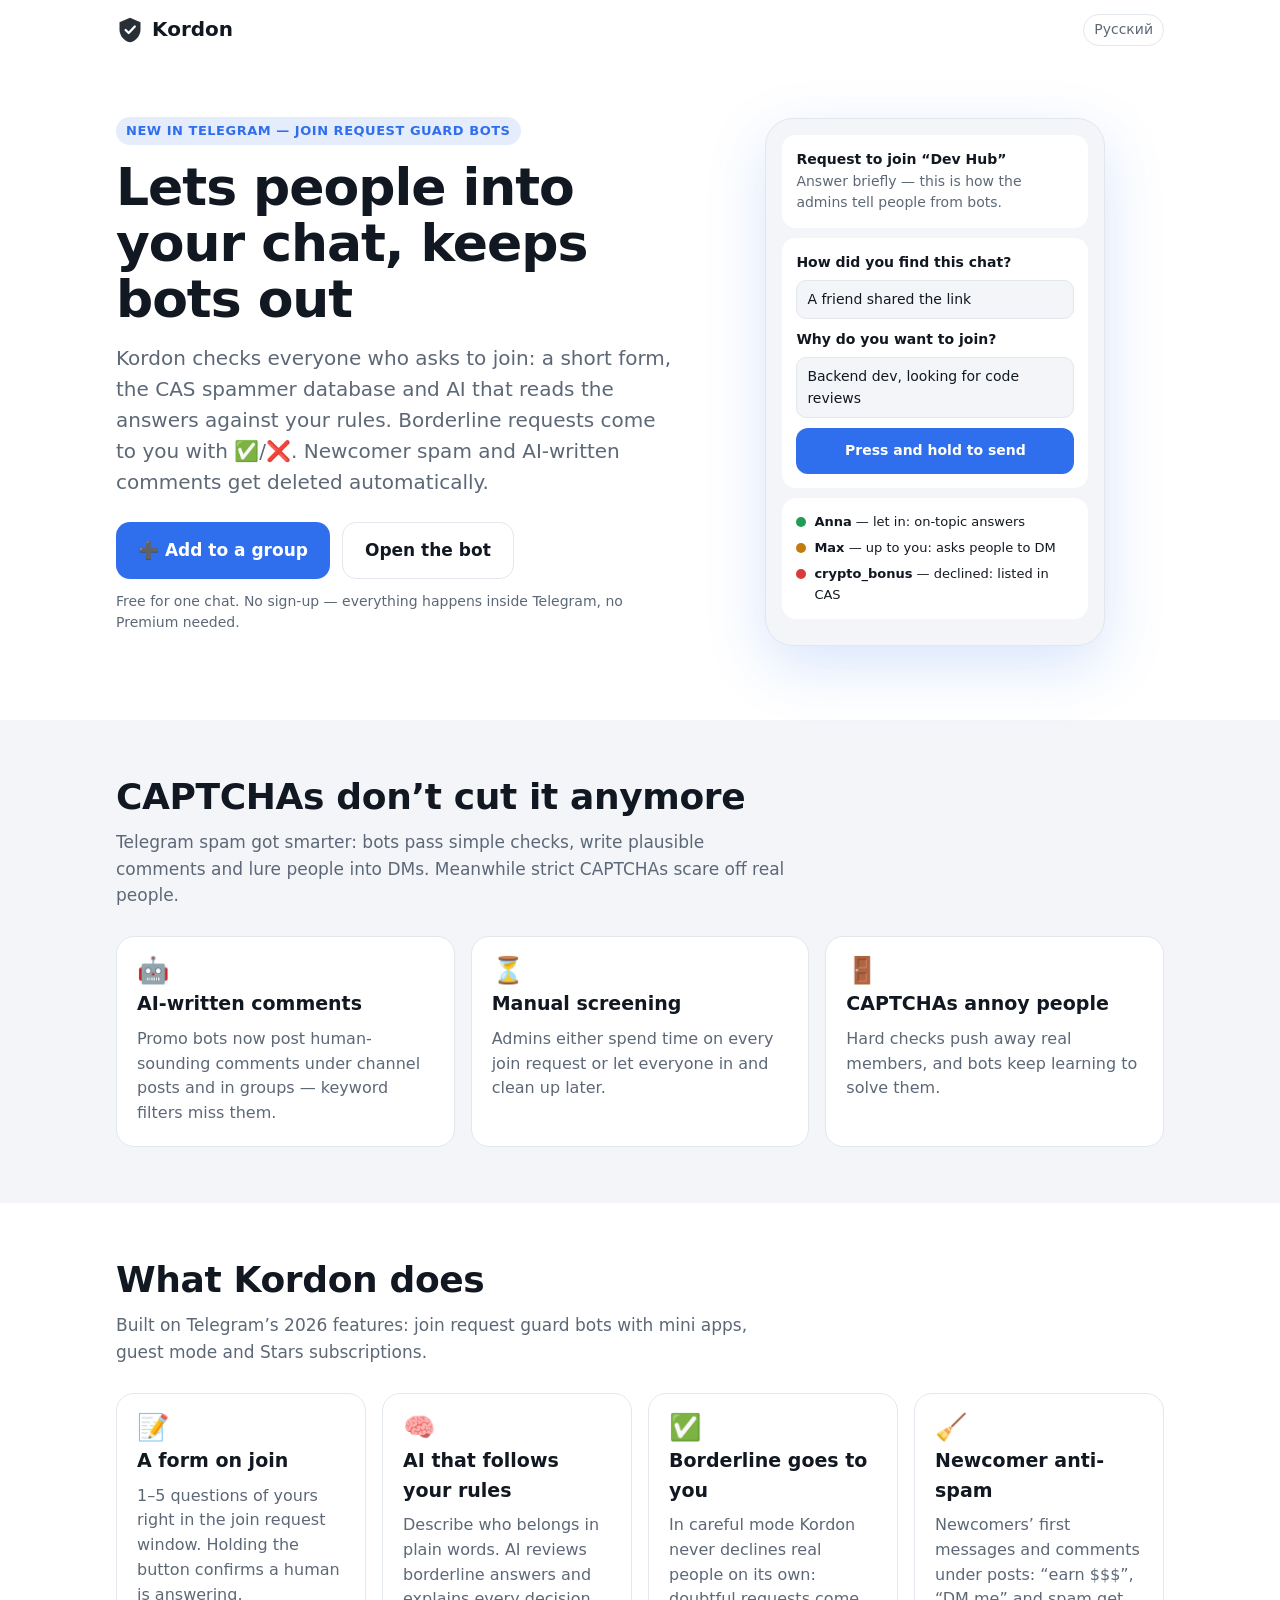
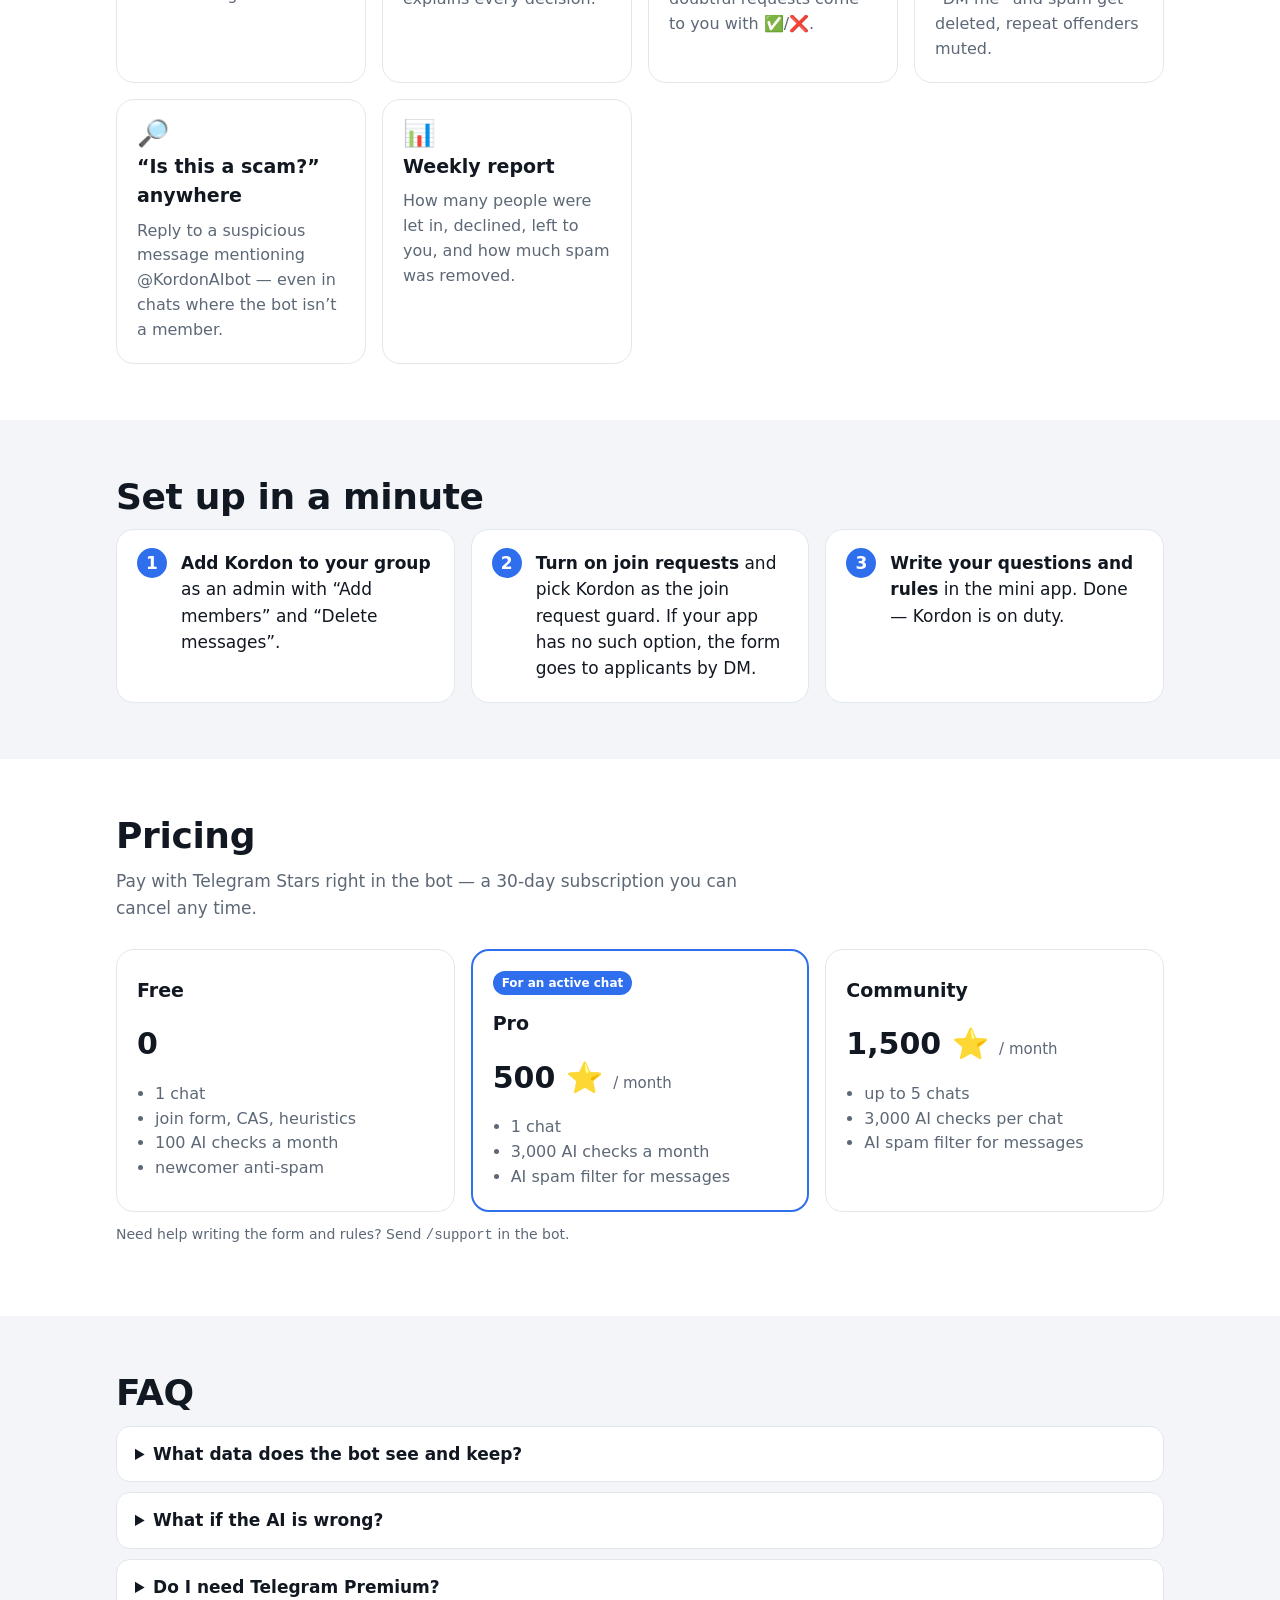
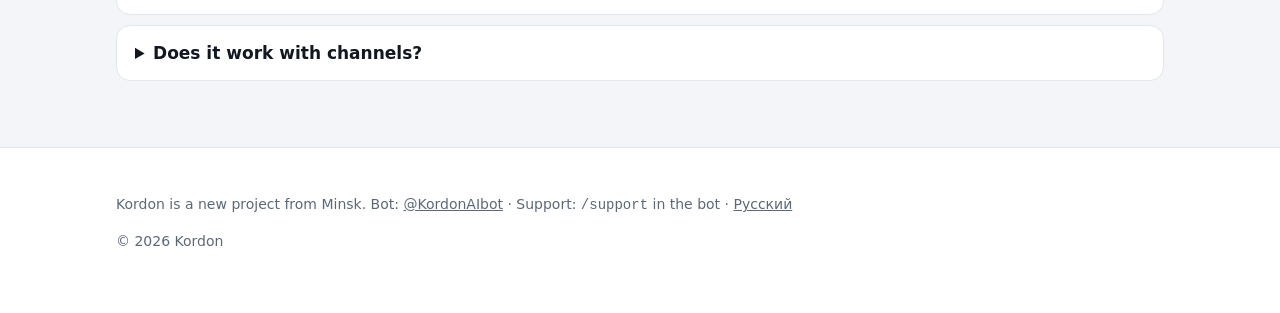
==== en/index.html @ aa1a2f5a "feat: Kordon landing page (RU/EN) Co-Authored-By: Claude Opus 5.5 <noreply@anthropic.com>" ====
<!doctype html>
<html lang="en">
<head>
<meta charset="utf-8">
<meta name="viewport" content="width=device-width, initial-scale=1">
<title>Kordon — AI guard for Telegram groups: lets people in, keeps bots out</title>
<meta name="description" content="Kordon screens join requests to Telegram groups and channels: a short form, the CAS spammer database and AI that follows your rules. Deletes newcomer spam and AI-written comments. Free for one chat.">
<link rel="canonical" href="https://yarik002.github.io/kordon/en/">
<link rel="alternate" hreflang="ru" href="https://yarik002.github.io/kordon/">
<link rel="alternate" hreflang="en" href="https://yarik002.github.io/kordon/en/">
<meta property="og:title" content="Kordon — lets people in, keeps bots out">
<meta property="og:description" content="AI guard for Telegram groups: a join form, AI that follows your rules, newcomer anti-spam.">
<meta property="og:type" content="website">
<meta property="og:url" content="https://yarik002.github.io/kordon/en/">
<link rel="icon" href="data:image/svg+xml,%3Csvg xmlns='http://www.w3.org/2000/svg' viewBox='0 0 32 32'%3E%3Cpath d='M16 2 4 7v8c0 7.5 5.1 13.4 12 15 6.9-1.6 12-7.5 12-15V7z' fill='%232f6fed'/%3E%3C/svg%3E">
<link rel="stylesheet" href="../style.css">
<script type="application/ld+json">
{"@context":"https://schema.org","@type":"SoftwareApplication","name":"Kordon","applicationCategory":"BusinessApplication","operatingSystem":"Telegram",
 "description":"AI guard for Telegram groups and channels: join request screening and anti-spam.","url":"https://t.me/KordonAIbot",
 "offers":[{"@type":"Offer","name":"Free","price":"0","priceCurrency":"USD"}]}
</script>
</head>
<body>
<div class="wrap">
  <header class="top">
    <a class="logo" href="./"><svg width="28" height="28" viewBox="0 0 32 32" aria-hidden="true"><path d="M16 2 4 7v8c0 7.5 5.1 13.4 12 15 6.9-1.6 12-7.5 12-15V7z" fill="currentColor" opacity=".9"/><path d="m11 16 3.5 3.5L21.5 12" stroke="#fff" stroke-width="2.6" fill="none" stroke-linecap="round" stroke-linejoin="round"/></svg>Kordon</a>
    <a class="lang" href="../" hreflang="ru" lang="ru">Русский</a>
  </header>

  <main>
    <div class="hero">
      <div>
        <span class="eyebrow">New in Telegram — join request guard bots</span>
        <h1>Lets people into your chat, keeps bots&nbsp;out</h1>
        <p class="lead">Kordon checks everyone who asks to join: a short form, the CAS spammer database and AI that reads the answers against your rules. Borderline requests come to you with ✅/❌. Newcomer spam and AI-written comments get deleted automatically.</p>
        <div class="cta">
          <a class="btn" href="https://t.me/KordonAIbot?startgroup=setup&amp;admin=invite_users+delete_messages+restrict_members">➕ Add to a group</a>
          <a class="btn ghost" href="https://t.me/KordonAIbot">Open the bot</a>
        </div>
        <p class="note">Free for one chat. No sign-up — everything happens inside Telegram, no Premium needed.</p>
      </div>
      <div class="phone" role="img" aria-label="Example: an applicant's form and Kordon's decisions">
        <div class="card"><b>Request to join “Dev Hub”</b><br><span style="color:var(--muted)">Answer briefly — this is how the admins tell people from bots.</span></div>
        <div class="card">
          <p class="q">How did you find this chat?</p><div class="a">A friend shared the link</div>
          <p class="q">Why do you want to join?</p><div class="a">Backend dev, looking for code reviews</div>
          <div class="hold">Press and hold to send</div>
        </div>
        <div class="card">
          <div class="verdict"><span class="dot" style="background:var(--ok)"></span><span><b>Anna</b> — let in: on-topic answers</span></div>
          <div class="verdict" style="margin-top:6px"><span class="dot" style="background:var(--warn)"></span><span><b>Max</b> — up to you: asks people to DM</span></div>
          <div class="verdict" style="margin-top:6px"><span class="dot" style="background:var(--bad)"></span><span><b>crypto_bonus</b> — declined: listed in CAS</span></div>
        </div>
      </div>
    </div>
  </main>
</div>

<section class="alt">
  <div class="wrap">
    <h2>CAPTCHAs don’t cut it anymore</h2>
    <p class="sub">Telegram spam got smarter: bots pass simple checks, write plausible comments and lure people into DMs. Meanwhile strict CAPTCHAs scare off real people.</p>
    <div class="grid">
      <div class="tile"><div class="ico">🤖</div><h3>AI-written comments</h3><p>Promo bots now post human-sounding comments under channel posts and in groups — keyword filters miss them.</p></div>
      <div class="tile"><div class="ico">⏳</div><h3>Manual screening</h3><p>Admins either spend time on every join request or let everyone in and clean up later.</p></div>
      <div class="tile"><div class="ico">🚪</div><h3>CAPTCHAs annoy people</h3><p>Hard checks push away real members, and bots keep learning to solve them.</p></div>
    </div>
  </div>
</section>

<section>
  <div class="wrap">
    <h2>What Kordon does</h2>
    <p class="sub">Built on Telegram’s 2026 features: join request guard bots with mini apps, guest mode and Stars subscriptions.</p>
    <div class="grid">
      <div class="tile"><div class="ico">📝</div><h3>A form on join</h3><p>1–5 questions of yours right in the join request window. Holding the button confirms a human is answering.</p></div>
      <div class="tile"><div class="ico">🧠</div><h3>AI that follows your rules</h3><p>Describe who belongs in plain words. AI reviews borderline answers and explains every decision.</p></div>
      <div class="tile"><div class="ico">✅</div><h3>Borderline goes to you</h3><p>In careful mode Kordon never declines real people on its own: doubtful requests come to you with ✅/❌.</p></div>
      <div class="tile"><div class="ico">🧹</div><h3>Newcomer anti-spam</h3><p>Newcomers’ first messages and comments under posts: “earn $$$”, “DM me” and spam get deleted, repeat offenders muted.</p></div>
      <div class="tile"><div class="ico">🔎</div><h3>“Is this a scam?” anywhere</h3><p>Reply to a suspicious message mentioning @KordonAIbot — even in chats where the bot isn’t a member.</p></div>
      <div class="tile"><div class="ico">📊</div><h3>Weekly report</h3><p>How many people were let in, declined, left to you, and how much spam was removed.</p></div>
    </div>
  </div>
</section>

<section class="alt">
  <div class="wrap">
    <h2>Set up in a minute</h2>
    <ol class="steps">
      <li><b>Add Kordon to your group</b> as an admin with “Add members” and “Delete messages”.</li>
      <li><b>Turn on join requests</b> and pick Kordon as the join request guard. If your app has no such option, the form goes to applicants by DM.</li>
      <li><b>Write your questions and rules</b> in the mini app. Done — Kordon is on duty.</li>
    </ol>
  </div>
</section>

<section>
  <div class="wrap">
    <h2>Pricing</h2>
    <p class="sub">Pay with Telegram Stars right in the bot — a 30-day subscription you can cancel any time.</p>
    <div class="grid">
      <div class="tile price"><h3>Free</h3><div class="amount">0</div><ul><li>1 chat</li><li>join form, CAS, heuristics</li><li>100 AI checks a month</li><li>newcomer anti-spam</li></ul></div>
      <div class="tile price hot"><span class="tag">For an active chat</span><h3>Pro</h3><div class="amount">500 ⭐ <small>/ month</small></div><ul><li>1 chat</li><li>3,000 AI checks a month</li><li>AI spam filter for messages</li></ul></div>
      <div class="tile price"><h3>Community</h3><div class="amount">1,500 ⭐ <small>/ month</small></div><ul><li>up to 5 chats</li><li>3,000 AI checks per chat</li><li>AI spam filter for messages</li></ul></div>
    </div>
    <p class="note">Need help writing the form and rules? Send <code>/support</code> in the bot.</p>
  </div>
</section>

<section class="alt">
  <div class="wrap">
    <h2>FAQ</h2>
    <details><summary>What data does the bot see and keep?</summary><p>Only join requests and messages in chats where it is an admin. Form answers are visible to the chat’s admins and are deleted after 30 days. To review borderline cases, the text is sent to an AI provider (Google Gemini or OpenRouter). We don’t sell data or collect conversations in bulk.</p></details>
    <details><summary>What if the AI is wrong?</summary><p>In careful mode (the default) AI never declines people on its own: you decide borderline requests. Every decision comes with a reason.</p></details>
    <details><summary>Do I need Telegram Premium?</summary><p>No — neither you nor your members.</p></details>
    <details><summary>Does it work with channels?</summary><p>Yes. For a private channel with join requests — the join form. For comments — add Kordon as an admin to the channel’s discussion group.</p></details>
  </div>
</section>

<footer>
  <div class="wrap">
    <p>Kordon is a new project from Minsk. Bot: <a href="https://t.me/KordonAIbot">@KordonAIbot</a> · Support: <code>/support</code> in the bot · <a href="../" hreflang="ru">Русский</a></p>
    <p>© 2026 Kordon</p>
  </div>
</footer>
</body>
</html>
---- style.css ----
:root {
  color-scheme: light dark;
  --bg: #ffffff; --bg2: #f3f5f9; --text: #121821; --muted: #5d6877; --line: #e2e7ee;
  --accent: #2f6fed; --accent-2: #1d4fc4; --on-accent: #fff; --ok: #1f9d55; --warn: #c27c0e; --bad: #d93a3a;
  --radius: 18px; --max: 1080px;
}
@media (prefers-color-scheme: dark) {
  :root { --bg: #0e141b; --bg2: #151d27; --text: #eef2f7; --muted: #9aa7b6; --line: #253140; --accent: #5b8ff5; --accent-2: #7aa6ff; }
}
* { box-sizing: border-box; }
html { -webkit-text-size-adjust: 100%; scroll-behavior: smooth; }
body { margin: 0; background: var(--bg); color: var(--text); font: 17px/1.55 system-ui, -apple-system, "Segoe UI", Roboto, sans-serif; overflow-wrap: anywhere; }
a { color: var(--accent); }
.wrap { max-width: var(--max); margin: 0 auto; padding: 0 16px; }
header.top { display: flex; align-items: center; justify-content: space-between; gap: 12px; padding: 14px 0; }
.logo { display: flex; align-items: center; gap: 8px; font-weight: 800; font-size: 20px; color: var(--text); text-decoration: none; }
.logo svg { flex: none; }
.lang { font-size: 14px; color: var(--muted); text-decoration: none; border: 1px solid var(--line); padding: 4px 10px; border-radius: 99px; }
.hero { display: grid; gap: 32px; align-items: center; padding: 32px 0 48px; }
@media (min-width: 860px) { .hero { grid-template-columns: 1.1fr .9fr; padding: 56px 0 72px; } }
.eyebrow { display: inline-block; font-size: 13px; font-weight: 700; letter-spacing: .04em; text-transform: uppercase; color: var(--accent); background: color-mix(in srgb, var(--accent) 12%, transparent); padding: 4px 10px; border-radius: 99px; }
h1 { font-size: clamp(32px, 6vw, 52px); line-height: 1.08; margin: 14px 0 16px; letter-spacing: -.02em; }
.lead { font-size: clamp(17px, 2.2vw, 20px); color: var(--muted); margin: 0 0 24px; max-width: 34em; }
.cta { display: flex; flex-wrap: wrap; gap: 12px; }
.btn { display: inline-flex; align-items: center; justify-content: center; gap: 8px; padding: 14px 22px; border-radius: 14px; font-weight: 700; text-decoration: none; background: var(--accent); color: var(--on-accent); }
.btn:hover { background: var(--accent-2); }
.btn.ghost { background: transparent; color: var(--text); border: 1px solid var(--line); }
.note { font-size: 14px; color: var(--muted); margin-top: 12px; }
/* макет анкеты */
.phone { justify-self: center; width: min(340px, 100%); background: var(--bg2); border: 1px solid var(--line); border-radius: 28px; padding: 16px; box-shadow: 0 20px 60px color-mix(in srgb, var(--accent) 18%, transparent); }
.phone .card { background: var(--bg); border-radius: 14px; padding: 14px; margin-bottom: 10px; font-size: 14px; }
.phone .q { font-weight: 700; margin: 0 0 6px; }
.phone .a { background: var(--bg2); border: 1px solid var(--line); border-radius: 10px; padding: 8px 10px; color: var(--text); margin-bottom: 10px; }
.phone .hold { background: var(--accent); color: var(--on-accent); text-align: center; font-weight: 700; padding: 12px; border-radius: 12px; font-size: 14px; }
.phone .verdict { display: flex; gap: 8px; align-items: flex-start; font-size: 13px; }
.dot { width: 10px; height: 10px; border-radius: 50%; margin-top: 5px; flex: none; }
section { padding: 56px 0; }
section.alt { background: var(--bg2); }
h2 { font-size: clamp(26px, 4vw, 36px); line-height: 1.15; margin: 0 0 12px; letter-spacing: -.01em; }
.sub { color: var(--muted); margin: 0 0 28px; max-width: 40em; }
.grid { display: grid; gap: 16px; grid-template-columns: repeat(auto-fit, minmax(min(100%, 240px), 1fr)); }
.tile { background: var(--bg); border: 1px solid var(--line); border-radius: var(--radius); padding: 20px; }
section.alt .tile { background: var(--bg); }
.tile h3 { margin: 6px 0 8px; font-size: 19px; }
.tile p { margin: 0; color: var(--muted); font-size: 16px; }
.ico { font-size: 26px; line-height: 1; }
.steps { counter-reset: s; display: grid; gap: 16px; grid-template-columns: repeat(auto-fit, minmax(min(100%, 260px), 1fr)); }
.steps li { list-style: none; background: var(--bg); border: 1px solid var(--line); border-radius: var(--radius); padding: 20px 20px 20px 64px; position: relative; }
.steps li::before { counter-increment: s; content: counter(s); position: absolute; left: 20px; top: 18px; width: 30px; height: 30px; border-radius: 50%; background: var(--accent); color: var(--on-accent); display: grid; place-items: center; font-weight: 800; }
.steps { padding: 0; margin: 0; }
.price { display: flex; flex-direction: column; gap: 8px; }
.price .amount { font-size: 30px; font-weight: 800; }
.price .amount small { font-size: 15px; color: var(--muted); font-weight: 500; }
.price ul { margin: 6px 0 0; padding-left: 18px; color: var(--muted); font-size: 16px; }
.price.hot { border: 2px solid var(--accent); }
.tag { align-self: flex-start; font-size: 12px; font-weight: 800; color: var(--on-accent); background: var(--accent); padding: 3px 9px; border-radius: 99px; }
details { background: var(--bg); border: 1px solid var(--line); border-radius: 14px; padding: 14px 18px; margin-bottom: 10px; }
summary { cursor: pointer; font-weight: 700; }
details p { color: var(--muted); margin: 10px 0 0; }
footer { padding: 32px 0 48px; color: var(--muted); font-size: 14px; border-top: 1px solid var(--line); }
footer a { color: var(--muted); }
:focus-visible { outline: 3px solid var(--accent); outline-offset: 3px; border-radius: 6px; }
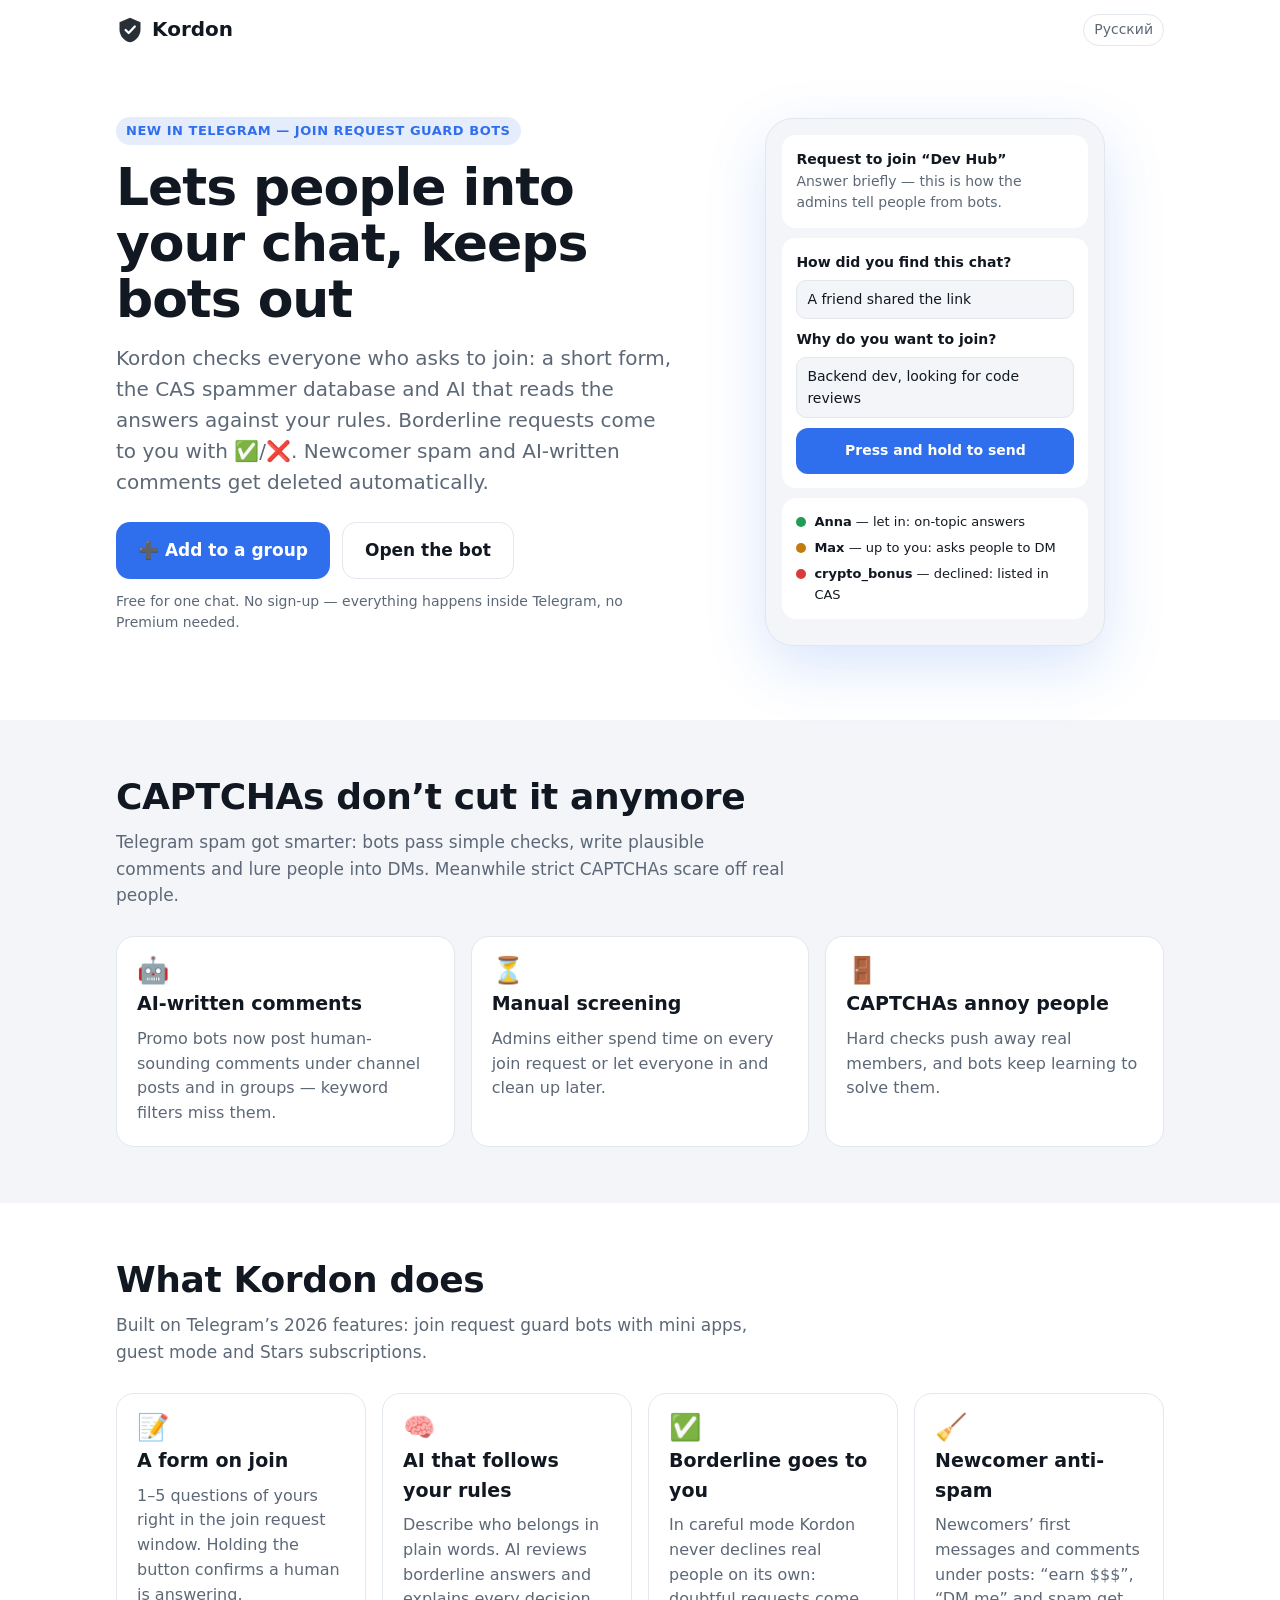
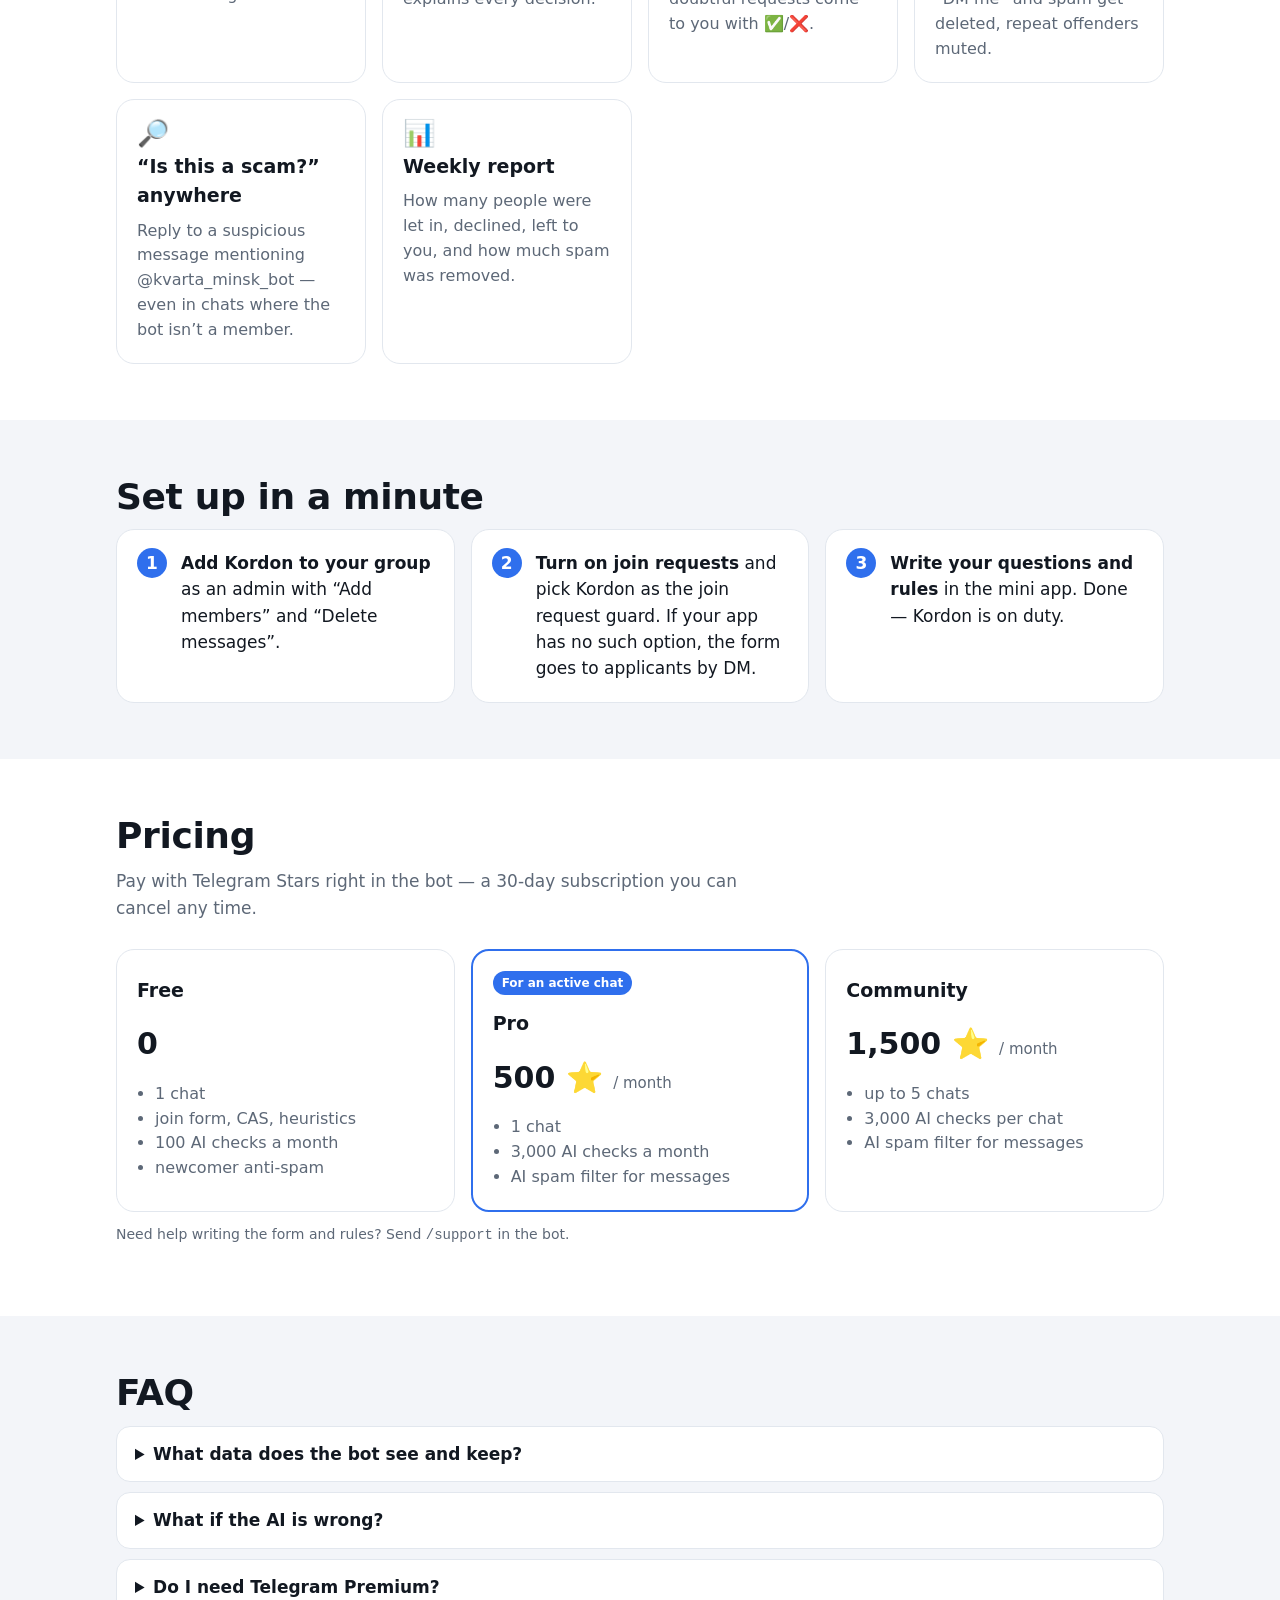
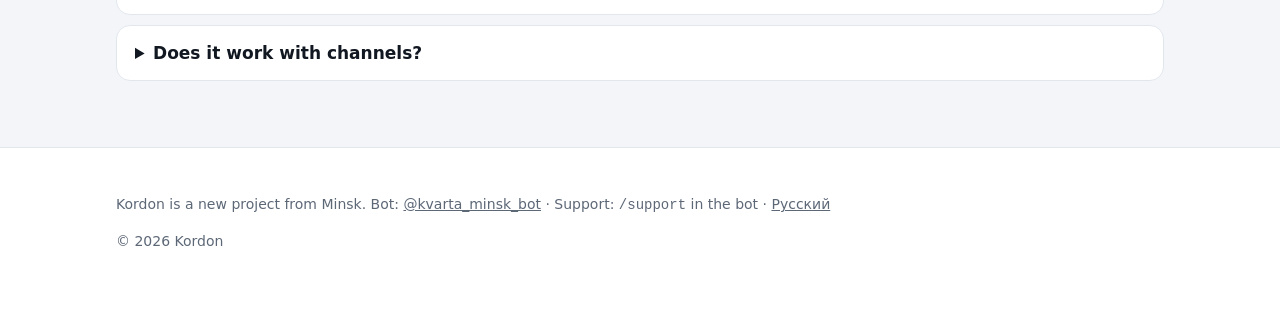
==== commit d502e6fd: "chore: bot username kvarta_minsk_bot Co-Authored-By: Claude Opus 5.5 <noreply@anthropic.com>" ====
--- a/en/index.html
+++ b/en/index.html
@@ -16,7 +16,7 @@
 <link rel="stylesheet" href="../style.css">
 <script type="application/ld+json">
 {"@context":"https://schema.org","@type":"SoftwareApplication","name":"Kordon","applicationCategory":"BusinessApplication","operatingSystem":"Telegram",
- "description":"AI guard for Telegram groups and channels: join request screening and anti-spam.","url":"https://t.me/KordonAIbot",
+ "description":"AI guard for Telegram groups and channels: join request screening and anti-spam.","url":"https://t.me/kvarta_minsk_bot",
  "offers":[{"@type":"Offer","name":"Free","price":"0","priceCurrency":"USD"}]}
 </script>
 </head>
@@ -34,8 +34,8 @@
         <h1>Lets people into your chat, keeps bots&nbsp;out</h1>
         <p class="lead">Kordon checks everyone who asks to join: a short form, the CAS spammer database and AI that reads the answers against your rules. Borderline requests come to you with ✅/❌. Newcomer spam and AI-written comments get deleted automatically.</p>
         <div class="cta">
-          <a class="btn" href="https://t.me/KordonAIbot?startgroup=setup&amp;admin=invite_users+delete_messages+restrict_members">➕ Add to a group</a>
-          <a class="btn ghost" href="https://t.me/KordonAIbot">Open the bot</a>
+          <a class="btn" href="https://t.me/kvarta_minsk_bot?startgroup=setup&amp;admin=invite_users+delete_messages+restrict_members">➕ Add to a group</a>
+          <a class="btn ghost" href="https://t.me/kvarta_minsk_bot">Open the bot</a>
         </div>
         <p class="note">Free for one chat. No sign-up — everything happens inside Telegram, no Premium needed.</p>
       </div>
@@ -77,7 +77,7 @@
       <div class="tile"><div class="ico">🧠</div><h3>AI that follows your rules</h3><p>Describe who belongs in plain words. AI reviews borderline answers and explains every decision.</p></div>
       <div class="tile"><div class="ico">✅</div><h3>Borderline goes to you</h3><p>In careful mode Kordon never declines real people on its own: doubtful requests come to you with ✅/❌.</p></div>
       <div class="tile"><div class="ico">🧹</div><h3>Newcomer anti-spam</h3><p>Newcomers’ first messages and comments under posts: “earn $$$”, “DM me” and spam get deleted, repeat offenders muted.</p></div>
-      <div class="tile"><div class="ico">🔎</div><h3>“Is this a scam?” anywhere</h3><p>Reply to a suspicious message mentioning @KordonAIbot — even in chats where the bot isn’t a member.</p></div>
+      <div class="tile"><div class="ico">🔎</div><h3>“Is this a scam?” anywhere</h3><p>Reply to a suspicious message mentioning @kvarta_minsk_bot — even in chats where the bot isn’t a member.</p></div>
       <div class="tile"><div class="ico">📊</div><h3>Weekly report</h3><p>How many people were let in, declined, left to you, and how much spam was removed.</p></div>
     </div>
   </div>
@@ -119,7 +119,7 @@
 
 <footer>
   <div class="wrap">
-    <p>Kordon is a new project from Minsk. Bot: <a href="https://t.me/KordonAIbot">@KordonAIbot</a> · Support: <code>/support</code> in the bot · <a href="../" hreflang="ru">Русский</a></p>
+    <p>Kordon is a new project from Minsk. Bot: <a href="https://t.me/kvarta_minsk_bot">@kvarta_minsk_bot</a> · Support: <code>/support</code> in the bot · <a href="../" hreflang="ru">Русский</a></p>
     <p>© 2026 Kordon</p>
   </div>
 </footer>
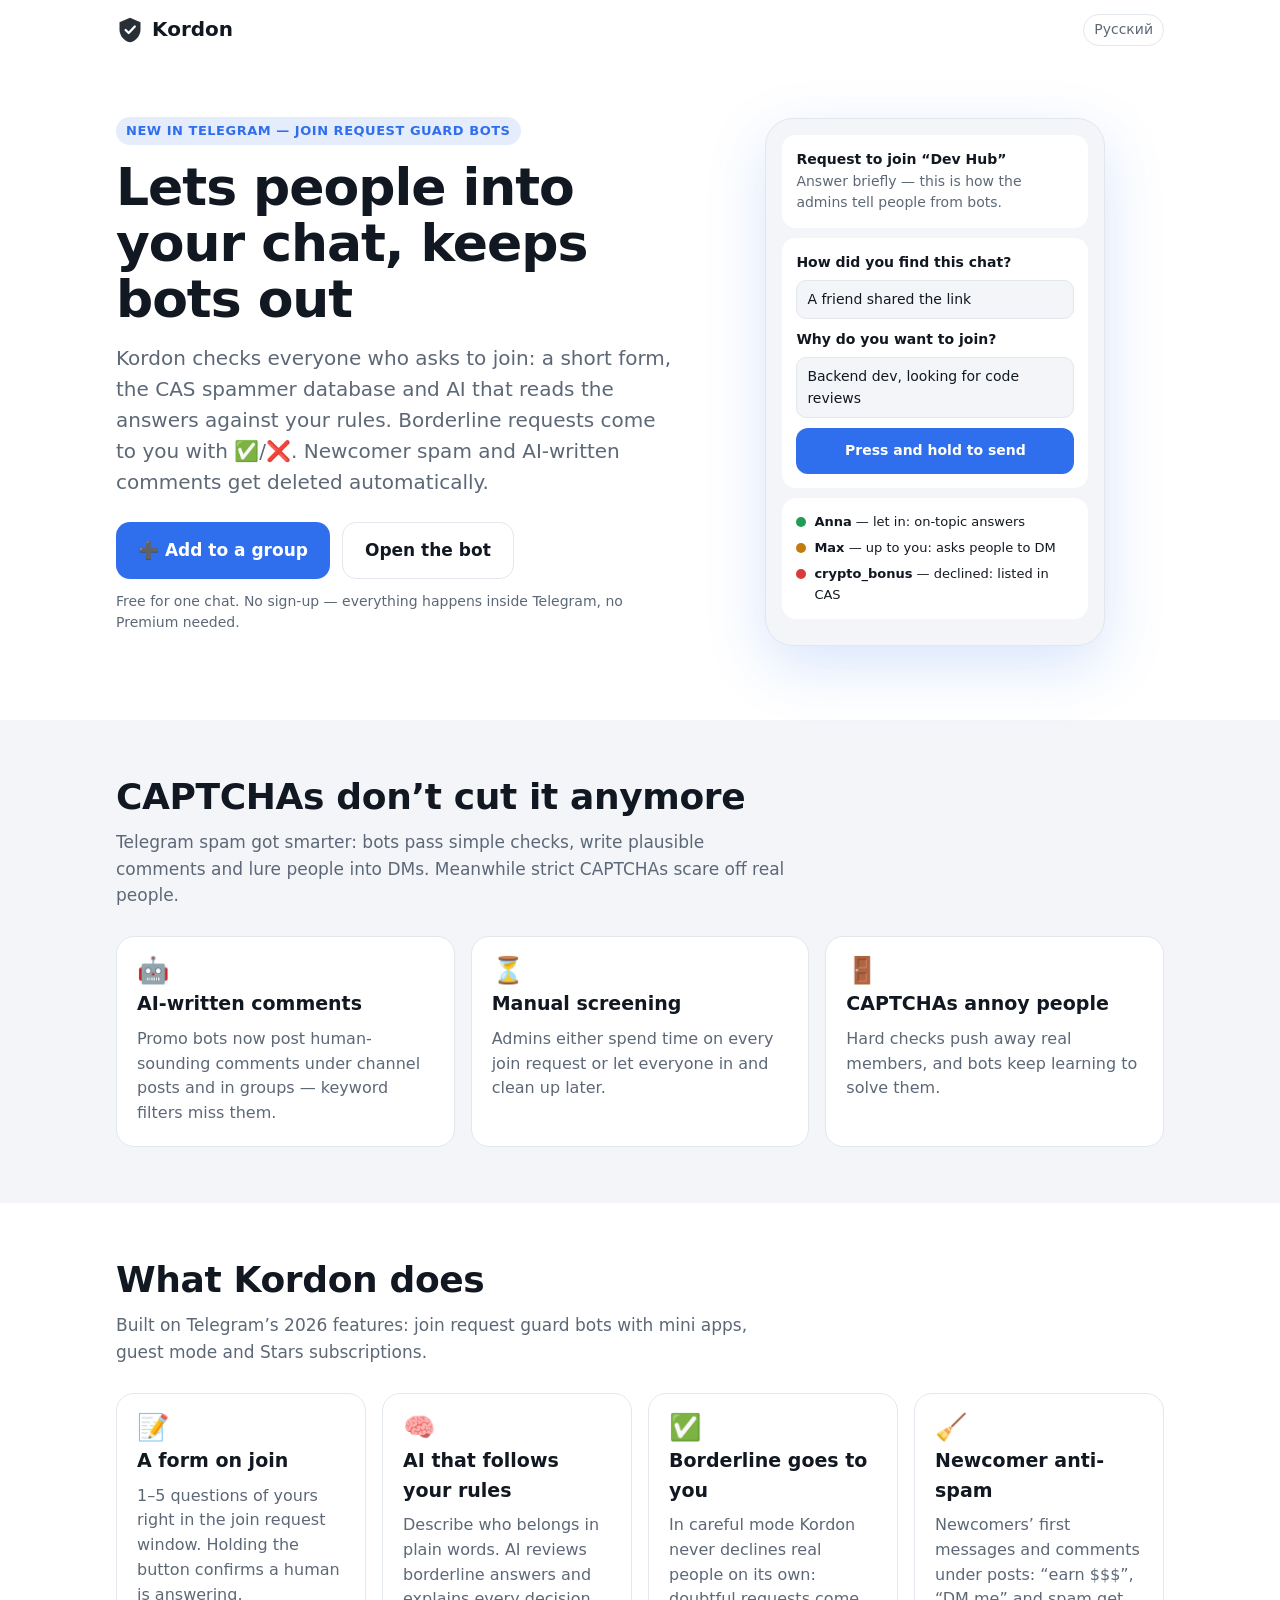
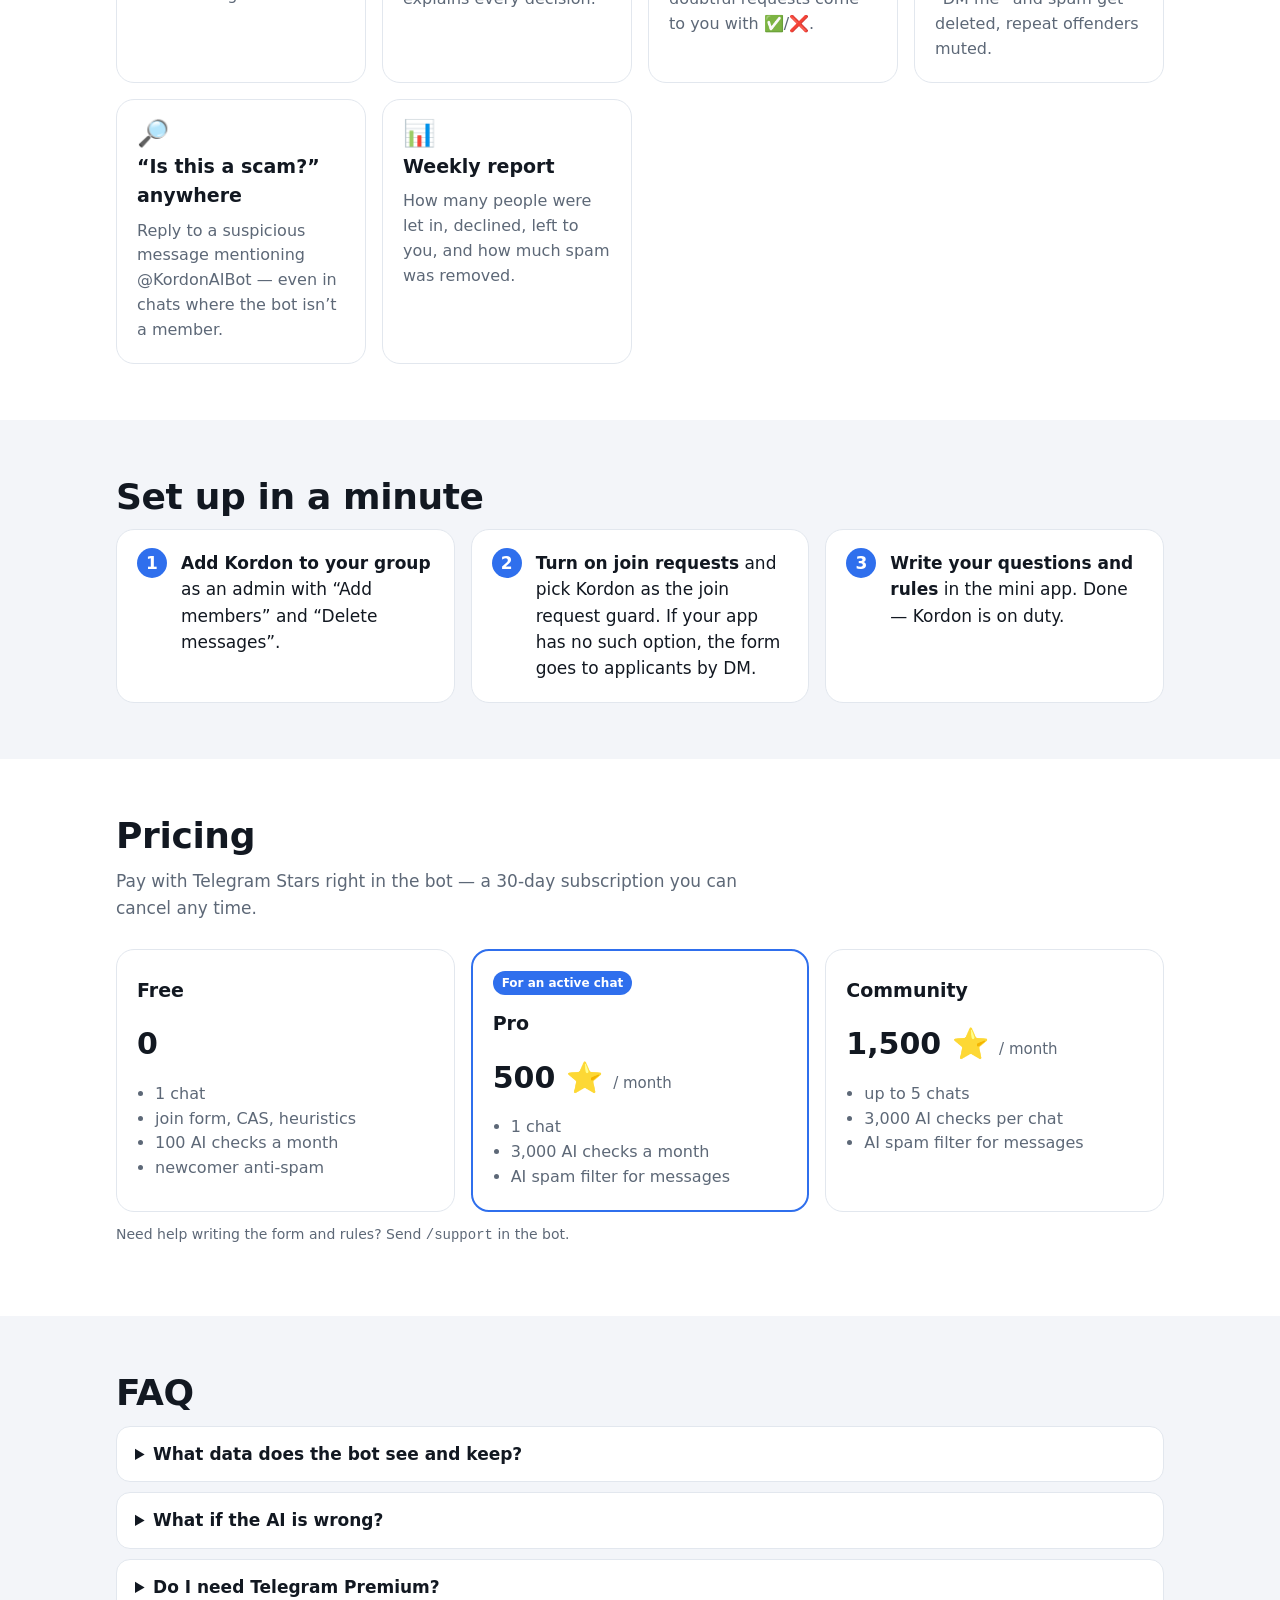
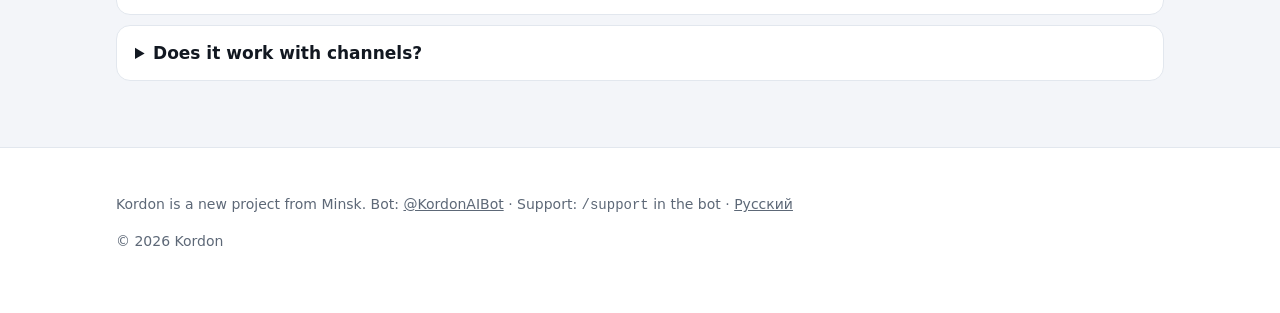
==== commit e990b75c: "chore: bot username KordonAIBot Co-Authored-By: Claude Opus 5.5 <noreply@anthropic.com>" ====
--- a/en/index.html
+++ b/en/index.html
@@ -16,7 +16,7 @@
 <link rel="stylesheet" href="../style.css">
 <script type="application/ld+json">
 {"@context":"https://schema.org","@type":"SoftwareApplication","name":"Kordon","applicationCategory":"BusinessApplication","operatingSystem":"Telegram",
- "description":"AI guard for Telegram groups and channels: join request screening and anti-spam.","url":"https://t.me/kvarta_minsk_bot",
+ "description":"AI guard for Telegram groups and channels: join request screening and anti-spam.","url":"https://t.me/KordonAIBot",
  "offers":[{"@type":"Offer","name":"Free","price":"0","priceCurrency":"USD"}]}
 </script>
 </head>
@@ -34,8 +34,8 @@
         <h1>Lets people into your chat, keeps bots&nbsp;out</h1>
         <p class="lead">Kordon checks everyone who asks to join: a short form, the CAS spammer database and AI that reads the answers against your rules. Borderline requests come to you with ✅/❌. Newcomer spam and AI-written comments get deleted automatically.</p>
         <div class="cta">
-          <a class="btn" href="https://t.me/kvarta_minsk_bot?startgroup=setup&amp;admin=invite_users+delete_messages+restrict_members">➕ Add to a group</a>
-          <a class="btn ghost" href="https://t.me/kvarta_minsk_bot">Open the bot</a>
+          <a class="btn" href="https://t.me/KordonAIBot?startgroup=setup&amp;admin=invite_users+delete_messages+restrict_members">➕ Add to a group</a>
+          <a class="btn ghost" href="https://t.me/KordonAIBot">Open the bot</a>
         </div>
         <p class="note">Free for one chat. No sign-up — everything happens inside Telegram, no Premium needed.</p>
       </div>
@@ -77,7 +77,7 @@
       <div class="tile"><div class="ico">🧠</div><h3>AI that follows your rules</h3><p>Describe who belongs in plain words. AI reviews borderline answers and explains every decision.</p></div>
       <div class="tile"><div class="ico">✅</div><h3>Borderline goes to you</h3><p>In careful mode Kordon never declines real people on its own: doubtful requests come to you with ✅/❌.</p></div>
       <div class="tile"><div class="ico">🧹</div><h3>Newcomer anti-spam</h3><p>Newcomers’ first messages and comments under posts: “earn $$$”, “DM me” and spam get deleted, repeat offenders muted.</p></div>
-      <div class="tile"><div class="ico">🔎</div><h3>“Is this a scam?” anywhere</h3><p>Reply to a suspicious message mentioning @kvarta_minsk_bot — even in chats where the bot isn’t a member.</p></div>
+      <div class="tile"><div class="ico">🔎</div><h3>“Is this a scam?” anywhere</h3><p>Reply to a suspicious message mentioning @KordonAIBot — even in chats where the bot isn’t a member.</p></div>
       <div class="tile"><div class="ico">📊</div><h3>Weekly report</h3><p>How many people were let in, declined, left to you, and how much spam was removed.</p></div>
     </div>
   </div>
@@ -119,7 +119,7 @@
 
 <footer>
   <div class="wrap">
-    <p>Kordon is a new project from Minsk. Bot: <a href="https://t.me/kvarta_minsk_bot">@kvarta_minsk_bot</a> · Support: <code>/support</code> in the bot · <a href="../" hreflang="ru">Русский</a></p>
+    <p>Kordon is a new project from Minsk. Bot: <a href="https://t.me/KordonAIBot">@KordonAIBot</a> · Support: <code>/support</code> in the bot · <a href="../" hreflang="ru">Русский</a></p>
     <p>© 2026 Kordon</p>
   </div>
 </footer>
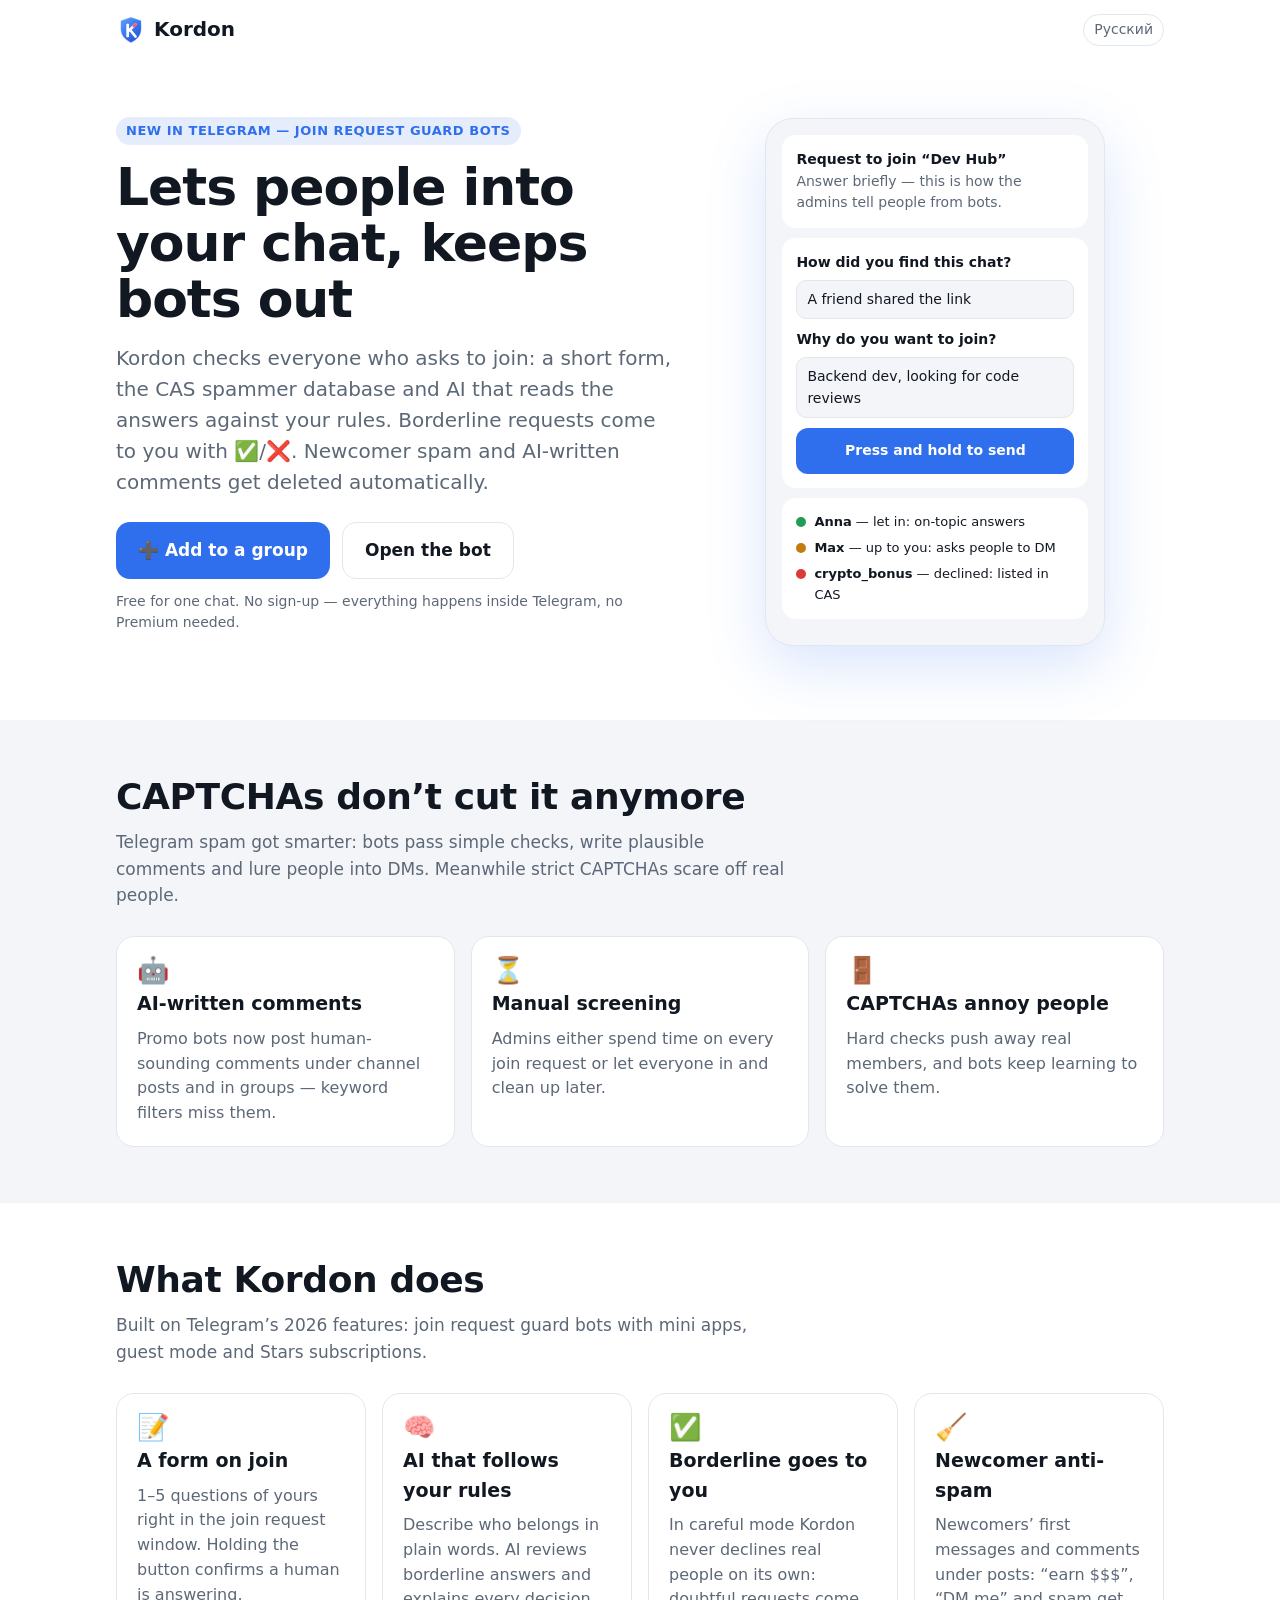
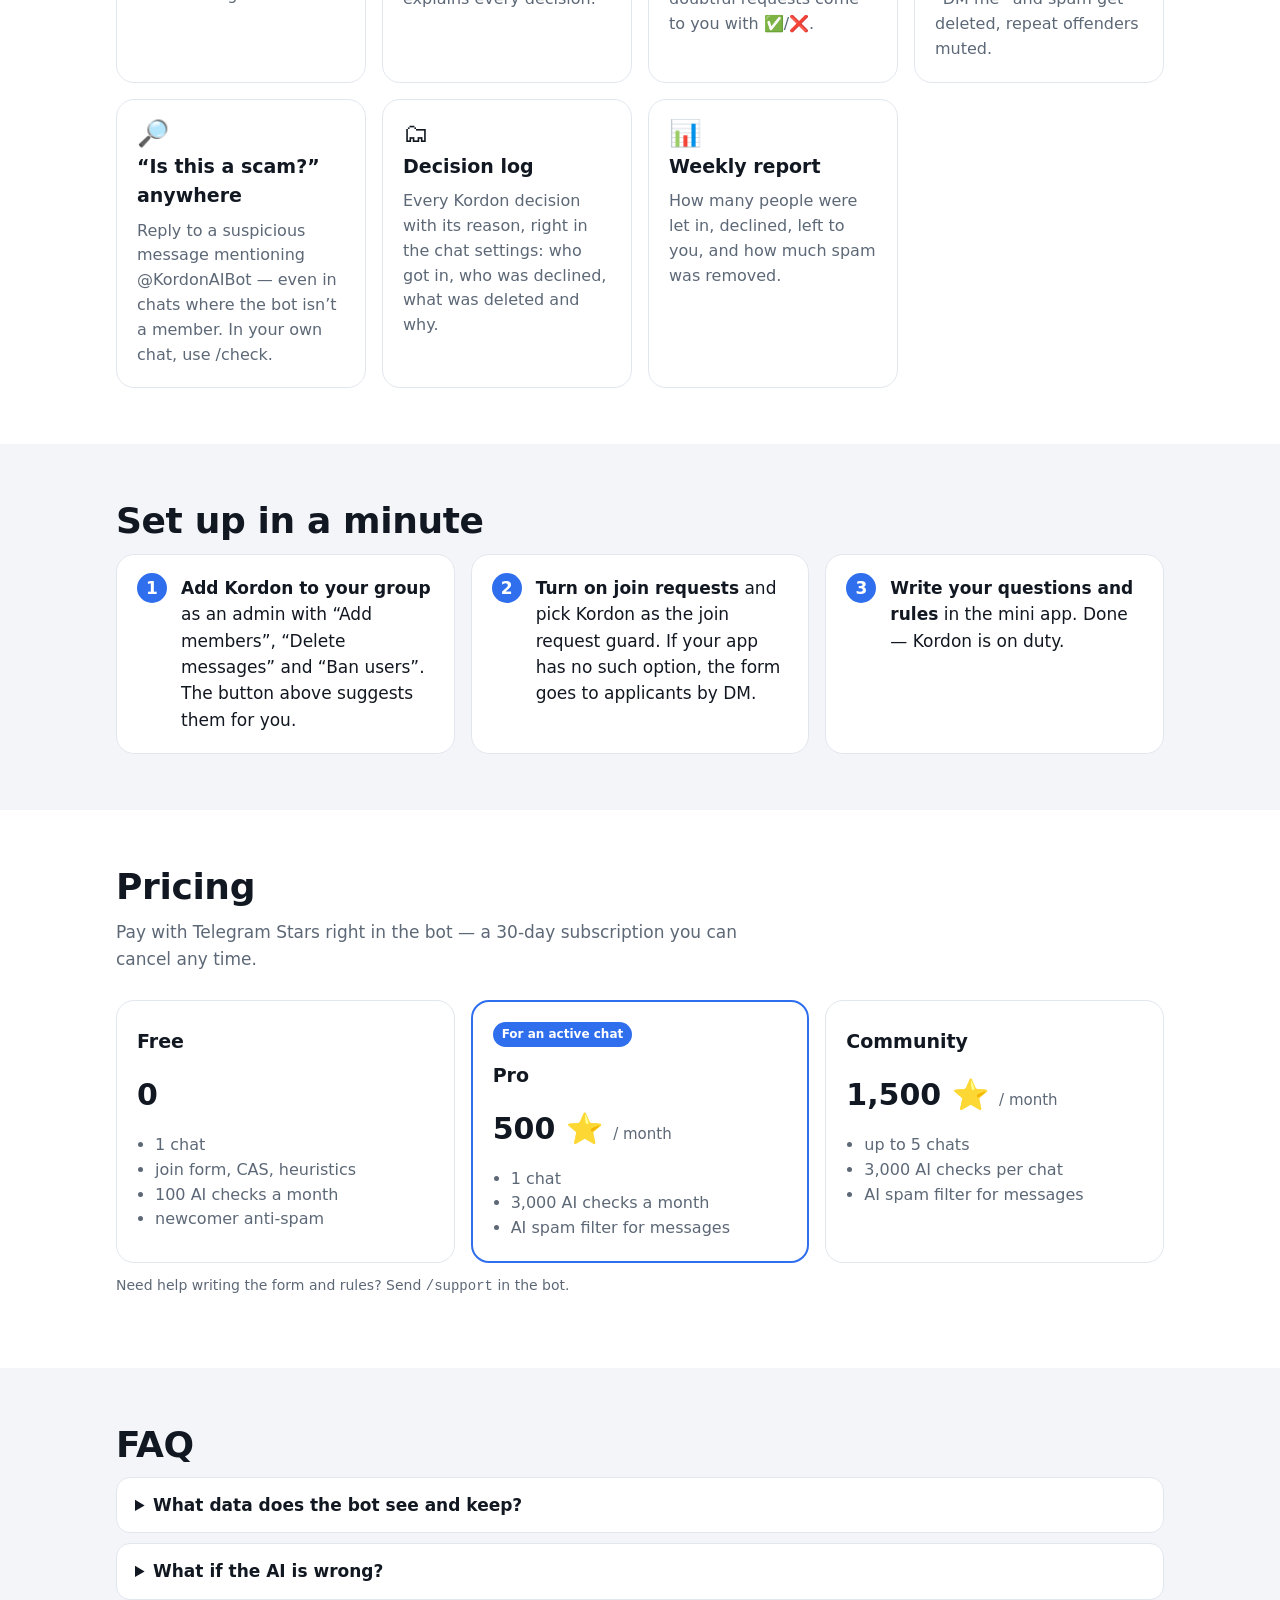
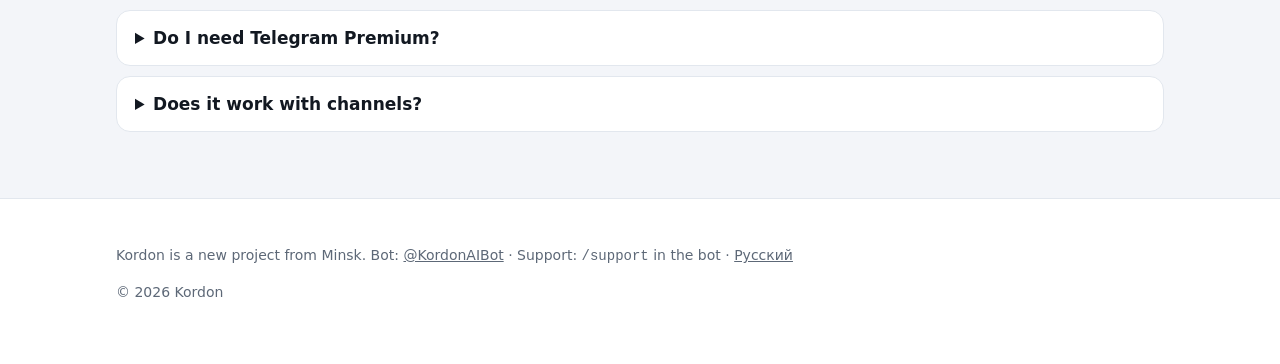
==== commit d9a43a2d: "feat: new logo and favicon, OG image for link previews, decision log and /check, ban-users right in " ====
--- a/en/index.html
+++ b/en/index.html
@@ -5,14 +5,20 @@
 <meta name="viewport" content="width=device-width, initial-scale=1">
 <title>Kordon — AI guard for Telegram groups: lets people in, keeps bots out</title>
 <meta name="description" content="Kordon screens join requests to Telegram groups and channels: a short form, the CAS spammer database and AI that follows your rules. Deletes newcomer spam and AI-written comments. Free for one chat.">
-<link rel="canonical" href="https://yarik002.github.io/kordon/en/">
-<link rel="alternate" hreflang="ru" href="https://yarik002.github.io/kordon/">
-<link rel="alternate" hreflang="en" href="https://yarik002.github.io/kordon/en/">
+<link rel="canonical" href="https://yarik002.github.io/kordon-site/en/">
+<link rel="alternate" hreflang="ru" href="https://yarik002.github.io/kordon-site/">
+<link rel="alternate" hreflang="en" href="https://yarik002.github.io/kordon-site/en/">
 <meta property="og:title" content="Kordon — lets people in, keeps bots out">
 <meta property="og:description" content="AI guard for Telegram groups: a join form, AI that follows your rules, newcomer anti-spam.">
 <meta property="og:type" content="website">
-<meta property="og:url" content="https://yarik002.github.io/kordon/en/">
-<link rel="icon" href="data:image/svg+xml,%3Csvg xmlns='http://www.w3.org/2000/svg' viewBox='0 0 32 32'%3E%3Cpath d='M16 2 4 7v8c0 7.5 5.1 13.4 12 15 6.9-1.6 12-7.5 12-15V7z' fill='%232f6fed'/%3E%3C/svg%3E">
+<meta property="og:url" content="https://yarik002.github.io/kordon-site/en/">
+<link rel="icon" href="../logo.svg" type="image/svg+xml">
+<meta property="og:image" content="https://yarik002.github.io/kordon-site/og.png">
+<meta property="og:image:width" content="1200">
+<meta property="og:image:height" content="630">
+<meta property="og:image:alt" content="Kordon — a shield with the letter K: people in, bots out">
+<meta name="twitter:card" content="summary_large_image">
+<meta name="theme-color" content="#0C1D48">
 <link rel="stylesheet" href="../style.css">
 <script type="application/ld+json">
 {"@context":"https://schema.org","@type":"SoftwareApplication","name":"Kordon","applicationCategory":"BusinessApplication","operatingSystem":"Telegram",
@@ -23,7 +29,7 @@
 <body>
 <div class="wrap">
   <header class="top">
-    <a class="logo" href="./"><svg width="28" height="28" viewBox="0 0 32 32" aria-hidden="true"><path d="M16 2 4 7v8c0 7.5 5.1 13.4 12 15 6.9-1.6 12-7.5 12-15V7z" fill="currentColor" opacity=".9"/><path d="m11 16 3.5 3.5L21.5 12" stroke="#fff" stroke-width="2.6" fill="none" stroke-linecap="round" stroke-linejoin="round"/></svg>Kordon</a>
+    <a class="logo" href="./"><img src="../logo.svg" width="30" height="30" alt="">Kordon</a>
     <a class="lang" href="../" hreflang="ru" lang="ru">Русский</a>
   </header>
 
@@ -77,7 +83,8 @@
       <div class="tile"><div class="ico">🧠</div><h3>AI that follows your rules</h3><p>Describe who belongs in plain words. AI reviews borderline answers and explains every decision.</p></div>
       <div class="tile"><div class="ico">✅</div><h3>Borderline goes to you</h3><p>In careful mode Kordon never declines real people on its own: doubtful requests come to you with ✅/❌.</p></div>
       <div class="tile"><div class="ico">🧹</div><h3>Newcomer anti-spam</h3><p>Newcomers’ first messages and comments under posts: “earn $$$”, “DM me” and spam get deleted, repeat offenders muted.</p></div>
-      <div class="tile"><div class="ico">🔎</div><h3>“Is this a scam?” anywhere</h3><p>Reply to a suspicious message mentioning @KordonAIBot — even in chats where the bot isn’t a member.</p></div>
+      <div class="tile"><div class="ico">🔎</div><h3>“Is this a scam?” anywhere</h3><p>Reply to a suspicious message mentioning @KordonAIBot — even in chats where the bot isn’t a member. In your own chat, use /check.</p></div>
+      <div class="tile"><div class="ico">🗂</div><h3>Decision log</h3><p>Every Kordon decision with its reason, right in the chat settings: who got in, who was declined, what was deleted and why.</p></div>
       <div class="tile"><div class="ico">📊</div><h3>Weekly report</h3><p>How many people were let in, declined, left to you, and how much spam was removed.</p></div>
     </div>
   </div>
@@ -87,7 +94,7 @@
   <div class="wrap">
     <h2>Set up in a minute</h2>
     <ol class="steps">
-      <li><b>Add Kordon to your group</b> as an admin with “Add members” and “Delete messages”.</li>
+      <li><b>Add Kordon to your group</b> as an admin with “Add members”, “Delete messages” and “Ban users”. The button above suggests them for you.</li>
       <li><b>Turn on join requests</b> and pick Kordon as the join request guard. If your app has no such option, the form goes to applicants by DM.</li>
       <li><b>Write your questions and rules</b> in the mini app. Done — Kordon is on duty.</li>
     </ol>
@@ -111,7 +118,7 @@
   <div class="wrap">
     <h2>FAQ</h2>
     <details><summary>What data does the bot see and keep?</summary><p>Only join requests and messages in chats where it is an admin. Form answers are visible to the chat’s admins and are deleted after 30 days. To review borderline cases, the text is sent to an AI provider (Google Gemini or OpenRouter). We don’t sell data or collect conversations in bulk.</p></details>
-    <details><summary>What if the AI is wrong?</summary><p>In careful mode (the default) AI never declines people on its own: you decide borderline requests. Every decision comes with a reason.</p></details>
+    <details><summary>What if the AI is wrong?</summary><p>In careful mode (the default) AI never declines people on its own: you decide borderline requests. Every decision comes with a reason — in the notification and in the decision log in the chat settings.</p></details>
     <details><summary>Do I need Telegram Premium?</summary><p>No — neither you nor your members.</p></details>
     <details><summary>Does it work with channels?</summary><p>Yes. For a private channel with join requests — the join form. For comments — add Kordon as an admin to the channel’s discussion group.</p></details>
   </div>
--- a/style.css
+++ b/style.css
@@ -14,7 +14,7 @@
 .wrap { max-width: var(--max); margin: 0 auto; padding: 0 16px; }
 header.top { display: flex; align-items: center; justify-content: space-between; gap: 12px; padding: 14px 0; }
 .logo { display: flex; align-items: center; gap: 8px; font-weight: 800; font-size: 20px; color: var(--text); text-decoration: none; }
-.logo svg { flex: none; }
+.logo svg, .logo img { flex: none; }
 .lang { font-size: 14px; color: var(--muted); text-decoration: none; border: 1px solid var(--line); padding: 4px 10px; border-radius: 99px; }
 .hero { display: grid; gap: 32px; align-items: center; padding: 32px 0 48px; }
 @media (min-width: 860px) { .hero { grid-template-columns: 1.1fr .9fr; padding: 56px 0 72px; } }
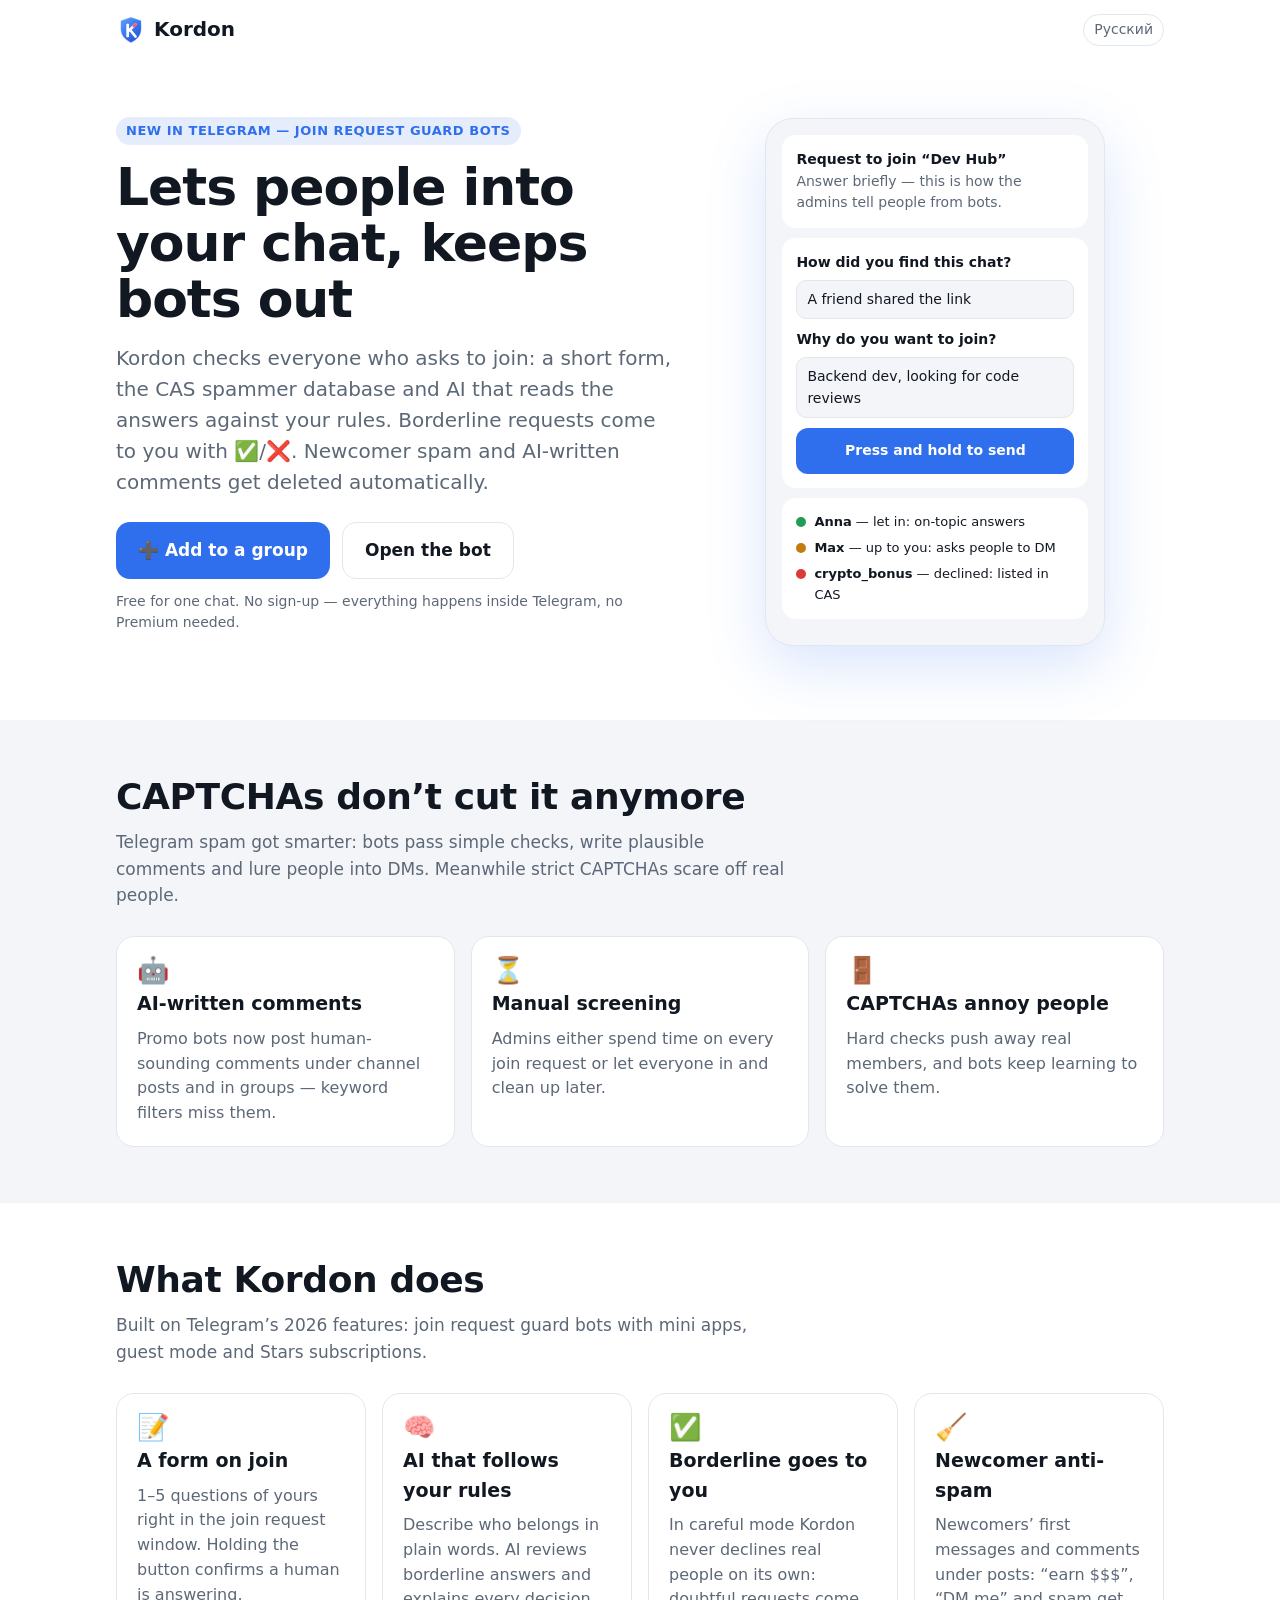
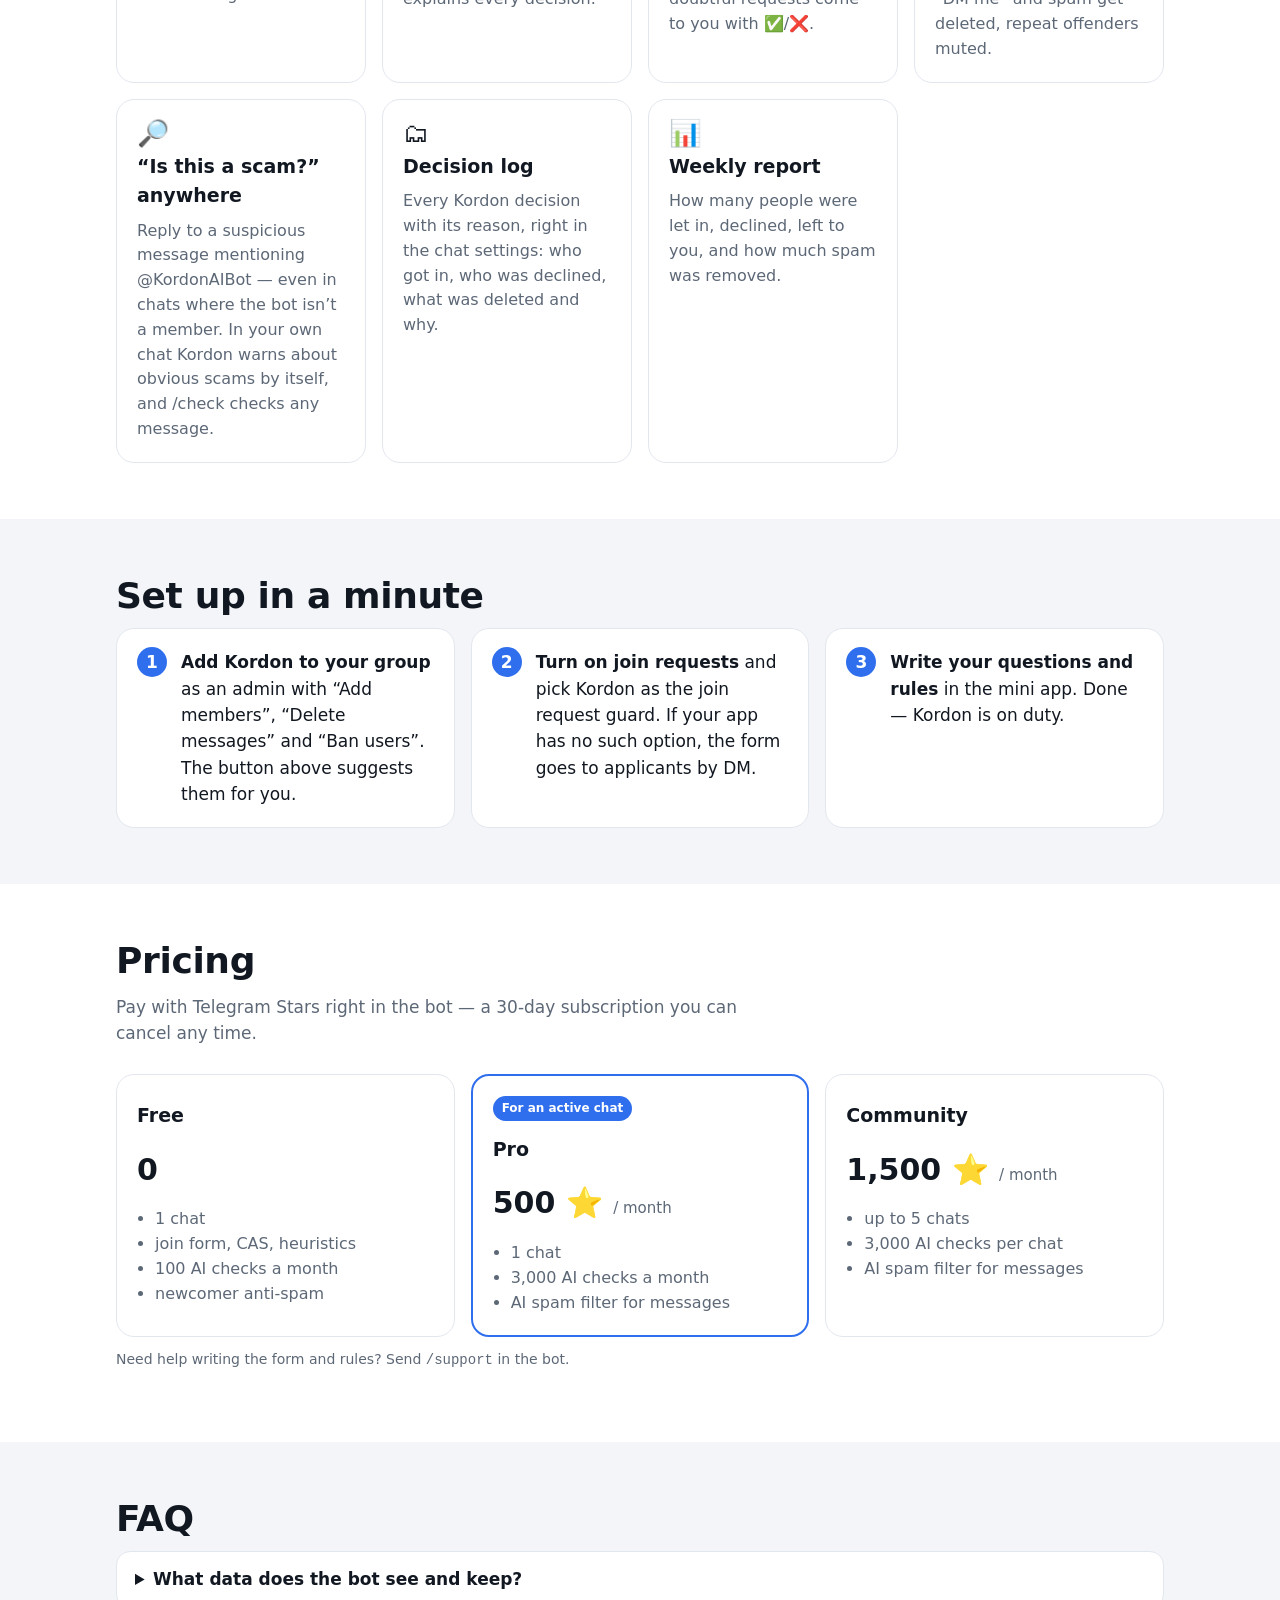
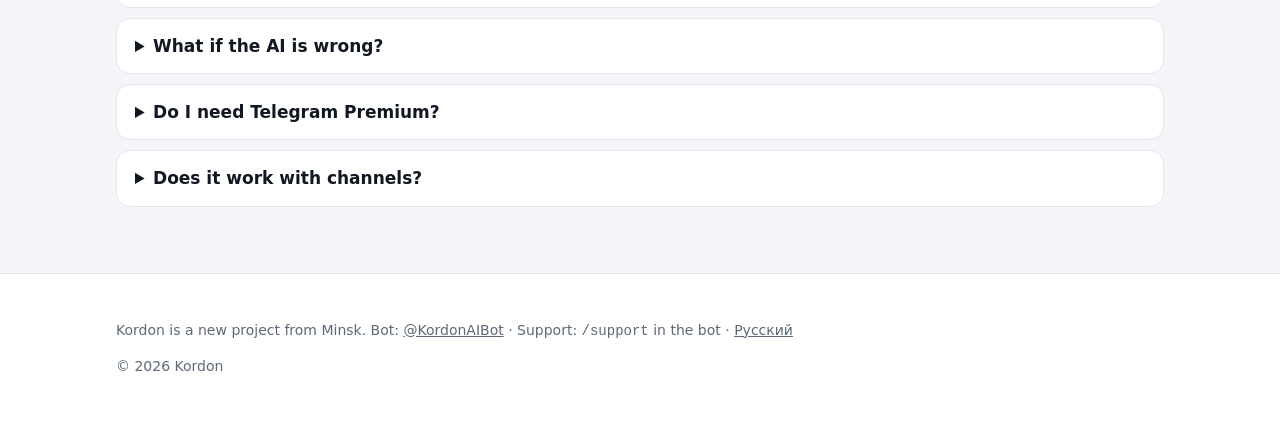
==== commit 08575fc2: "feat: mention auto-warnings about obvious scams Co-Authored-By: Claude Opus 5.5 <noreply@anthropic.c" ====
--- a/en/index.html
+++ b/en/index.html
@@ -83,7 +83,7 @@
       <div class="tile"><div class="ico">🧠</div><h3>AI that follows your rules</h3><p>Describe who belongs in plain words. AI reviews borderline answers and explains every decision.</p></div>
       <div class="tile"><div class="ico">✅</div><h3>Borderline goes to you</h3><p>In careful mode Kordon never declines real people on its own: doubtful requests come to you with ✅/❌.</p></div>
       <div class="tile"><div class="ico">🧹</div><h3>Newcomer anti-spam</h3><p>Newcomers’ first messages and comments under posts: “earn $$$”, “DM me” and spam get deleted, repeat offenders muted.</p></div>
-      <div class="tile"><div class="ico">🔎</div><h3>“Is this a scam?” anywhere</h3><p>Reply to a suspicious message mentioning @KordonAIBot — even in chats where the bot isn’t a member. In your own chat, use /check.</p></div>
+      <div class="tile"><div class="ico">🔎</div><h3>“Is this a scam?” anywhere</h3><p>Reply to a suspicious message mentioning @KordonAIBot — even in chats where the bot isn’t a member. In your own chat Kordon warns about obvious scams by itself, and /check checks any message.</p></div>
       <div class="tile"><div class="ico">🗂</div><h3>Decision log</h3><p>Every Kordon decision with its reason, right in the chat settings: who got in, who was declined, what was deleted and why.</p></div>
       <div class="tile"><div class="ico">📊</div><h3>Weekly report</h3><p>How many people were let in, declined, left to you, and how much spam was removed.</p></div>
     </div>
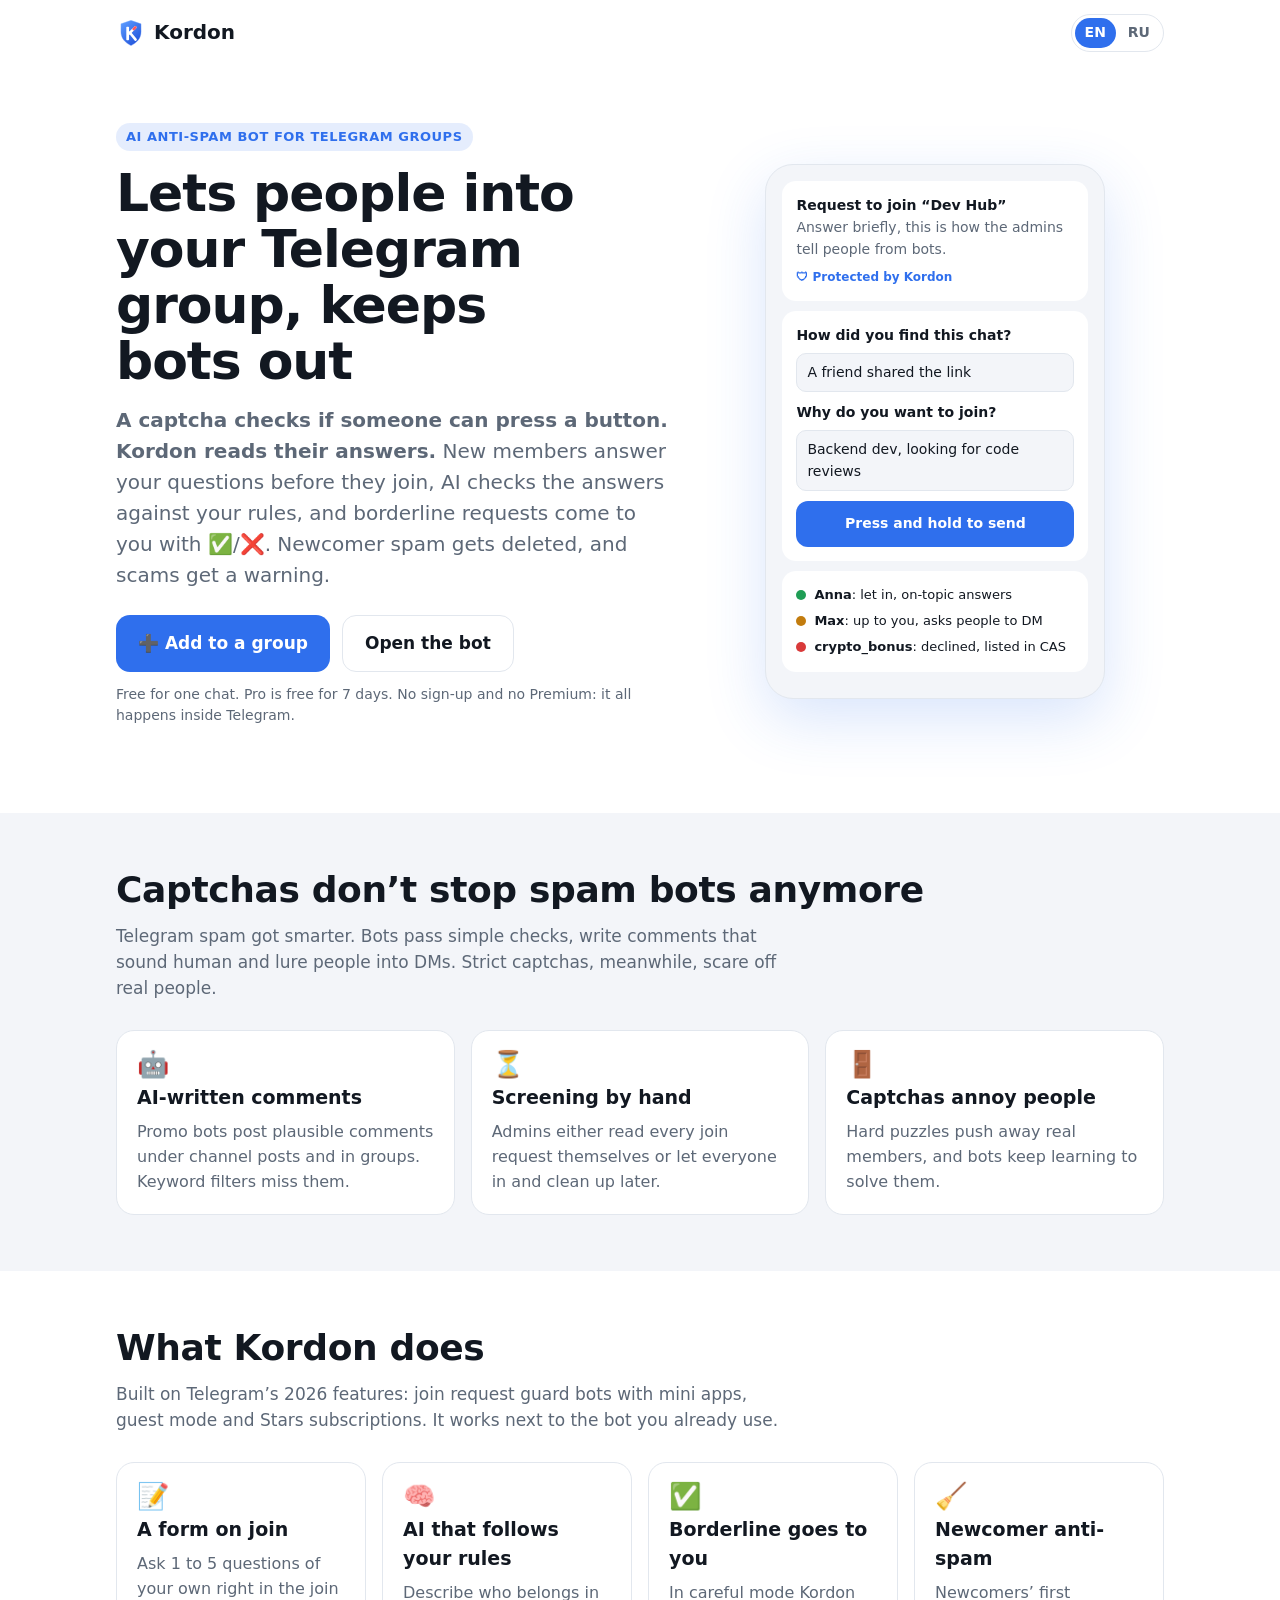
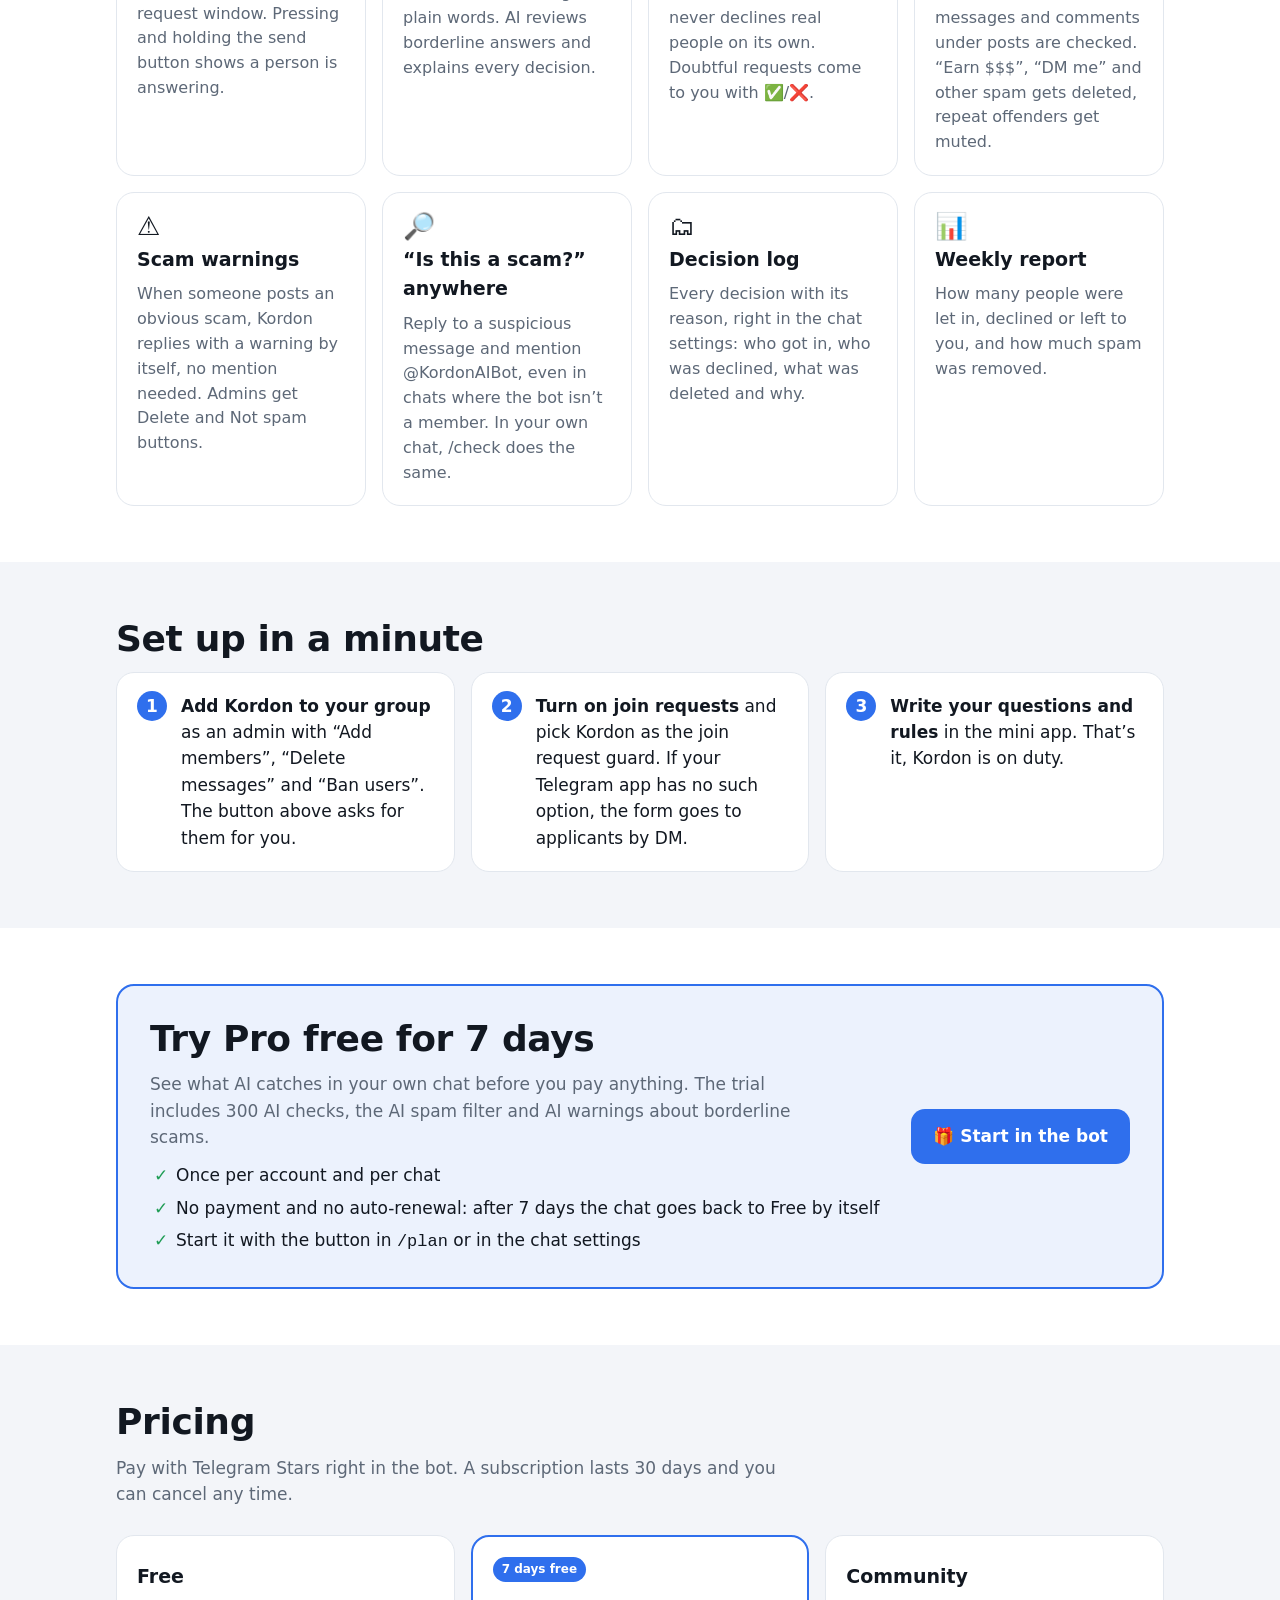
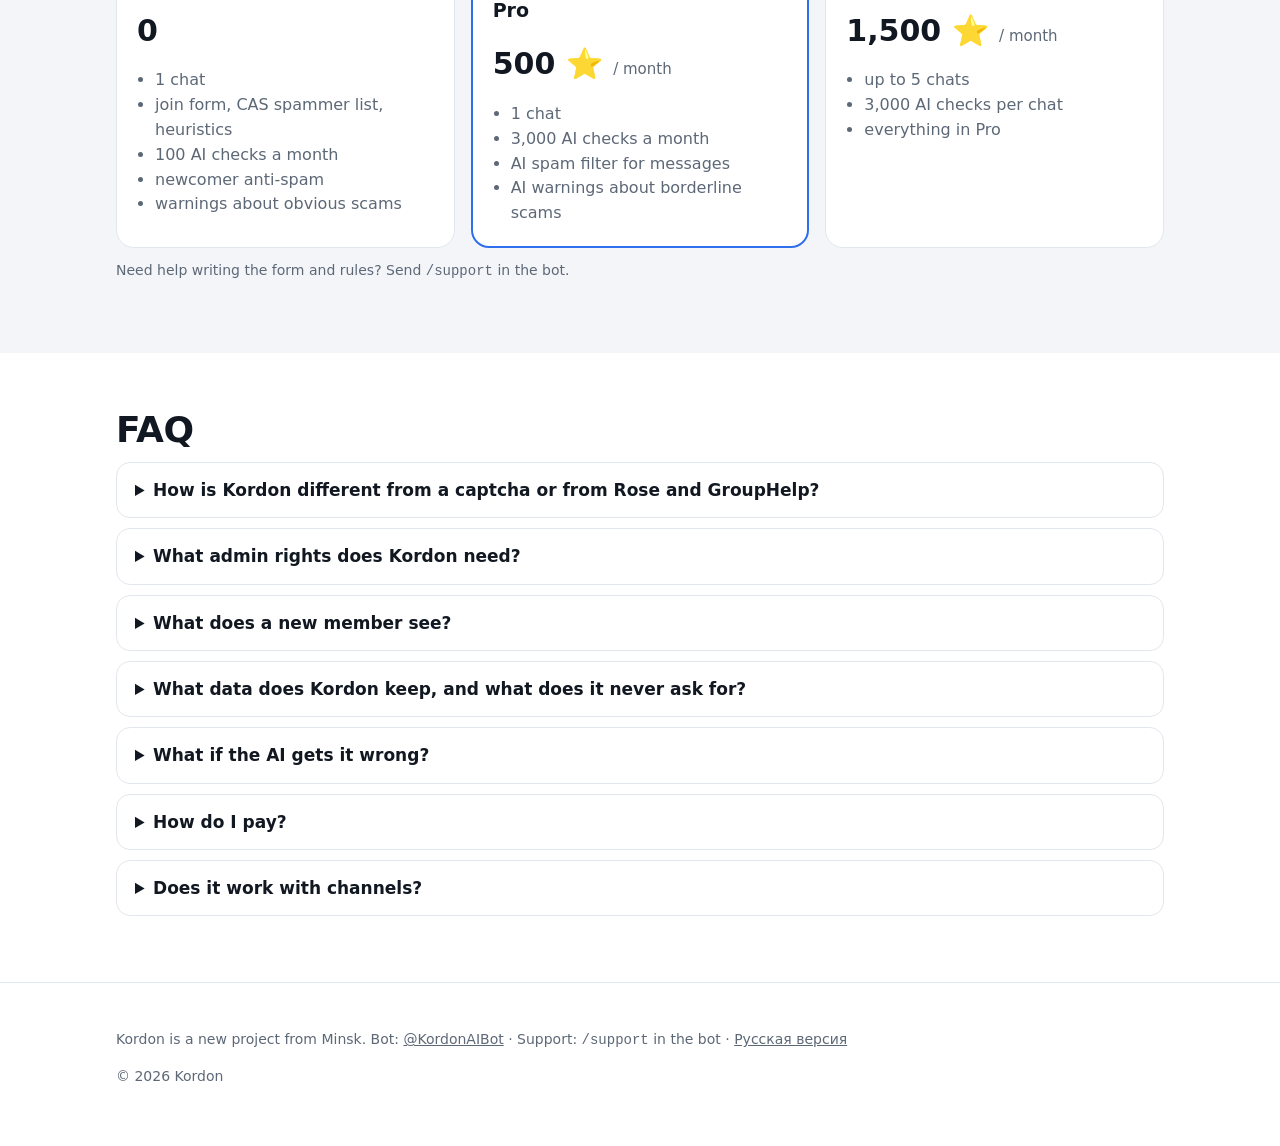
==== commit fbdac0f4: "feat: English as the main site, Russian under /ru/, SEO and Pro trial - index.html is now English; R" ====
--- a/en/index.html
+++ b/en/index.html
@@ -3,132 +3,14 @@
 <head>
 <meta charset="utf-8">
 <meta name="viewport" content="width=device-width, initial-scale=1">
-<title>Kordon — AI guard for Telegram groups: lets people in, keeps bots out</title>
-<meta name="description" content="Kordon screens join requests to Telegram groups and channels: a short form, the CAS spammer database and AI that follows your rules. Deletes newcomer spam and AI-written comments. Free for one chat.">
-<link rel="canonical" href="https://yarik002.github.io/kordon-site/en/">
-<link rel="alternate" hreflang="ru" href="https://yarik002.github.io/kordon-site/">
-<link rel="alternate" hreflang="en" href="https://yarik002.github.io/kordon-site/en/">
-<meta property="og:title" content="Kordon — lets people in, keeps bots out">
-<meta property="og:description" content="AI guard for Telegram groups: a join form, AI that follows your rules, newcomer anti-spam.">
-<meta property="og:type" content="website">
-<meta property="og:url" content="https://yarik002.github.io/kordon-site/en/">
+<title>Kordon has moved</title>
+<link rel="canonical" href="https://yarik002.github.io/kordon-site/">
+<meta http-equiv="refresh" content="0; url=../">
 <link rel="icon" href="../logo.svg" type="image/svg+xml">
-<meta property="og:image" content="https://yarik002.github.io/kordon-site/og.png">
-<meta property="og:image:width" content="1200">
-<meta property="og:image:height" content="630">
-<meta property="og:image:alt" content="Kordon — a shield with the letter K: people in, bots out">
-<meta name="twitter:card" content="summary_large_image">
-<meta name="theme-color" content="#0C1D48">
-<link rel="stylesheet" href="../style.css">
-<script type="application/ld+json">
-{"@context":"https://schema.org","@type":"SoftwareApplication","name":"Kordon","applicationCategory":"BusinessApplication","operatingSystem":"Telegram",
- "description":"AI guard for Telegram groups and channels: join request screening and anti-spam.","url":"https://t.me/KordonAIBot",
- "offers":[{"@type":"Offer","name":"Free","price":"0","priceCurrency":"USD"}]}
-</script>
+<style>:root{color-scheme:light dark}body{margin:0;padding:48px 16px;font:17px/1.5 system-ui,sans-serif;text-align:center;background:Canvas;color:CanvasText}</style>
 </head>
 <body>
-<div class="wrap">
-  <header class="top">
-    <a class="logo" href="./"><img src="../logo.svg" width="30" height="30" alt="">Kordon</a>
-    <a class="lang" href="../" hreflang="ru" lang="ru">Русский</a>
-  </header>
-
-  <main>
-    <div class="hero">
-      <div>
-        <span class="eyebrow">New in Telegram — join request guard bots</span>
-        <h1>Lets people into your chat, keeps bots&nbsp;out</h1>
-        <p class="lead">Kordon checks everyone who asks to join: a short form, the CAS spammer database and AI that reads the answers against your rules. Borderline requests come to you with ✅/❌. Newcomer spam and AI-written comments get deleted automatically.</p>
-        <div class="cta">
-          <a class="btn" href="https://t.me/KordonAIBot?startgroup=setup&amp;admin=invite_users+delete_messages+restrict_members">➕ Add to a group</a>
-          <a class="btn ghost" href="https://t.me/KordonAIBot">Open the bot</a>
-        </div>
-        <p class="note">Free for one chat. No sign-up — everything happens inside Telegram, no Premium needed.</p>
-      </div>
-      <div class="phone" role="img" aria-label="Example: an applicant's form and Kordon's decisions">
-        <div class="card"><b>Request to join “Dev Hub”</b><br><span style="color:var(--muted)">Answer briefly — this is how the admins tell people from bots.</span></div>
-        <div class="card">
-          <p class="q">How did you find this chat?</p><div class="a">A friend shared the link</div>
-          <p class="q">Why do you want to join?</p><div class="a">Backend dev, looking for code reviews</div>
-          <div class="hold">Press and hold to send</div>
-        </div>
-        <div class="card">
-          <div class="verdict"><span class="dot" style="background:var(--ok)"></span><span><b>Anna</b> — let in: on-topic answers</span></div>
-          <div class="verdict" style="margin-top:6px"><span class="dot" style="background:var(--warn)"></span><span><b>Max</b> — up to you: asks people to DM</span></div>
-          <div class="verdict" style="margin-top:6px"><span class="dot" style="background:var(--bad)"></span><span><b>crypto_bonus</b> — declined: listed in CAS</span></div>
-        </div>
-      </div>
-    </div>
-  </main>
-</div>
-
-<section class="alt">
-  <div class="wrap">
-    <h2>CAPTCHAs don’t cut it anymore</h2>
-    <p class="sub">Telegram spam got smarter: bots pass simple checks, write plausible comments and lure people into DMs. Meanwhile strict CAPTCHAs scare off real people.</p>
-    <div class="grid">
-      <div class="tile"><div class="ico">🤖</div><h3>AI-written comments</h3><p>Promo bots now post human-sounding comments under channel posts and in groups — keyword filters miss them.</p></div>
-      <div class="tile"><div class="ico">⏳</div><h3>Manual screening</h3><p>Admins either spend time on every join request or let everyone in and clean up later.</p></div>
-      <div class="tile"><div class="ico">🚪</div><h3>CAPTCHAs annoy people</h3><p>Hard checks push away real members, and bots keep learning to solve them.</p></div>
-    </div>
-  </div>
-</section>
-
-<section>
-  <div class="wrap">
-    <h2>What Kordon does</h2>
-    <p class="sub">Built on Telegram’s 2026 features: join request guard bots with mini apps, guest mode and Stars subscriptions.</p>
-    <div class="grid">
-      <div class="tile"><div class="ico">📝</div><h3>A form on join</h3><p>1–5 questions of yours right in the join request window. Holding the button confirms a human is answering.</p></div>
-      <div class="tile"><div class="ico">🧠</div><h3>AI that follows your rules</h3><p>Describe who belongs in plain words. AI reviews borderline answers and explains every decision.</p></div>
-      <div class="tile"><div class="ico">✅</div><h3>Borderline goes to you</h3><p>In careful mode Kordon never declines real people on its own: doubtful requests come to you with ✅/❌.</p></div>
-      <div class="tile"><div class="ico">🧹</div><h3>Newcomer anti-spam</h3><p>Newcomers’ first messages and comments under posts: “earn $$$”, “DM me” and spam get deleted, repeat offenders muted.</p></div>
-      <div class="tile"><div class="ico">🔎</div><h3>“Is this a scam?” anywhere</h3><p>Reply to a suspicious message mentioning @KordonAIBot — even in chats where the bot isn’t a member. In your own chat Kordon warns about obvious scams by itself, and /check checks any message.</p></div>
-      <div class="tile"><div class="ico">🗂</div><h3>Decision log</h3><p>Every Kordon decision with its reason, right in the chat settings: who got in, who was declined, what was deleted and why.</p></div>
-      <div class="tile"><div class="ico">📊</div><h3>Weekly report</h3><p>How many people were let in, declined, left to you, and how much spam was removed.</p></div>
-    </div>
-  </div>
-</section>
-
-<section class="alt">
-  <div class="wrap">
-    <h2>Set up in a minute</h2>
-    <ol class="steps">
-      <li><b>Add Kordon to your group</b> as an admin with “Add members”, “Delete messages” and “Ban users”. The button above suggests them for you.</li>
-      <li><b>Turn on join requests</b> and pick Kordon as the join request guard. If your app has no such option, the form goes to applicants by DM.</li>
-      <li><b>Write your questions and rules</b> in the mini app. Done — Kordon is on duty.</li>
-    </ol>
-  </div>
-</section>
-
-<section>
-  <div class="wrap">
-    <h2>Pricing</h2>
-    <p class="sub">Pay with Telegram Stars right in the bot — a 30-day subscription you can cancel any time.</p>
-    <div class="grid">
-      <div class="tile price"><h3>Free</h3><div class="amount">0</div><ul><li>1 chat</li><li>join form, CAS, heuristics</li><li>100 AI checks a month</li><li>newcomer anti-spam</li></ul></div>
-      <div class="tile price hot"><span class="tag">For an active chat</span><h3>Pro</h3><div class="amount">500 ⭐ <small>/ month</small></div><ul><li>1 chat</li><li>3,000 AI checks a month</li><li>AI spam filter for messages</li></ul></div>
-      <div class="tile price"><h3>Community</h3><div class="amount">1,500 ⭐ <small>/ month</small></div><ul><li>up to 5 chats</li><li>3,000 AI checks per chat</li><li>AI spam filter for messages</li></ul></div>
-    </div>
-    <p class="note">Need help writing the form and rules? Send <code>/support</code> in the bot.</p>
-  </div>
-</section>
-
-<section class="alt">
-  <div class="wrap">
-    <h2>FAQ</h2>
-    <details><summary>What data does the bot see and keep?</summary><p>Only join requests and messages in chats where it is an admin. Form answers are visible to the chat’s admins and are deleted after 30 days. To review borderline cases, the text is sent to an AI provider (Google Gemini or OpenRouter). We don’t sell data or collect conversations in bulk.</p></details>
-    <details><summary>What if the AI is wrong?</summary><p>In careful mode (the default) AI never declines people on its own: you decide borderline requests. Every decision comes with a reason — in the notification and in the decision log in the chat settings.</p></details>
-    <details><summary>Do I need Telegram Premium?</summary><p>No — neither you nor your members.</p></details>
-    <details><summary>Does it work with channels?</summary><p>Yes. For a private channel with join requests — the join form. For comments — add Kordon as an admin to the channel’s discussion group.</p></details>
-  </div>
-</section>
-
-<footer>
-  <div class="wrap">
-    <p>Kordon is a new project from Minsk. Bot: <a href="https://t.me/KordonAIBot">@KordonAIBot</a> · Support: <code>/support</code> in the bot · <a href="../" hreflang="ru">Русский</a></p>
-    <p>© 2026 Kordon</p>
-  </div>
-</footer>
+<p>The English page of Kordon now lives at the main address.</p>
+<p><a href="../">Go to the Kordon homepage</a></p>
 </body>
 </html>
